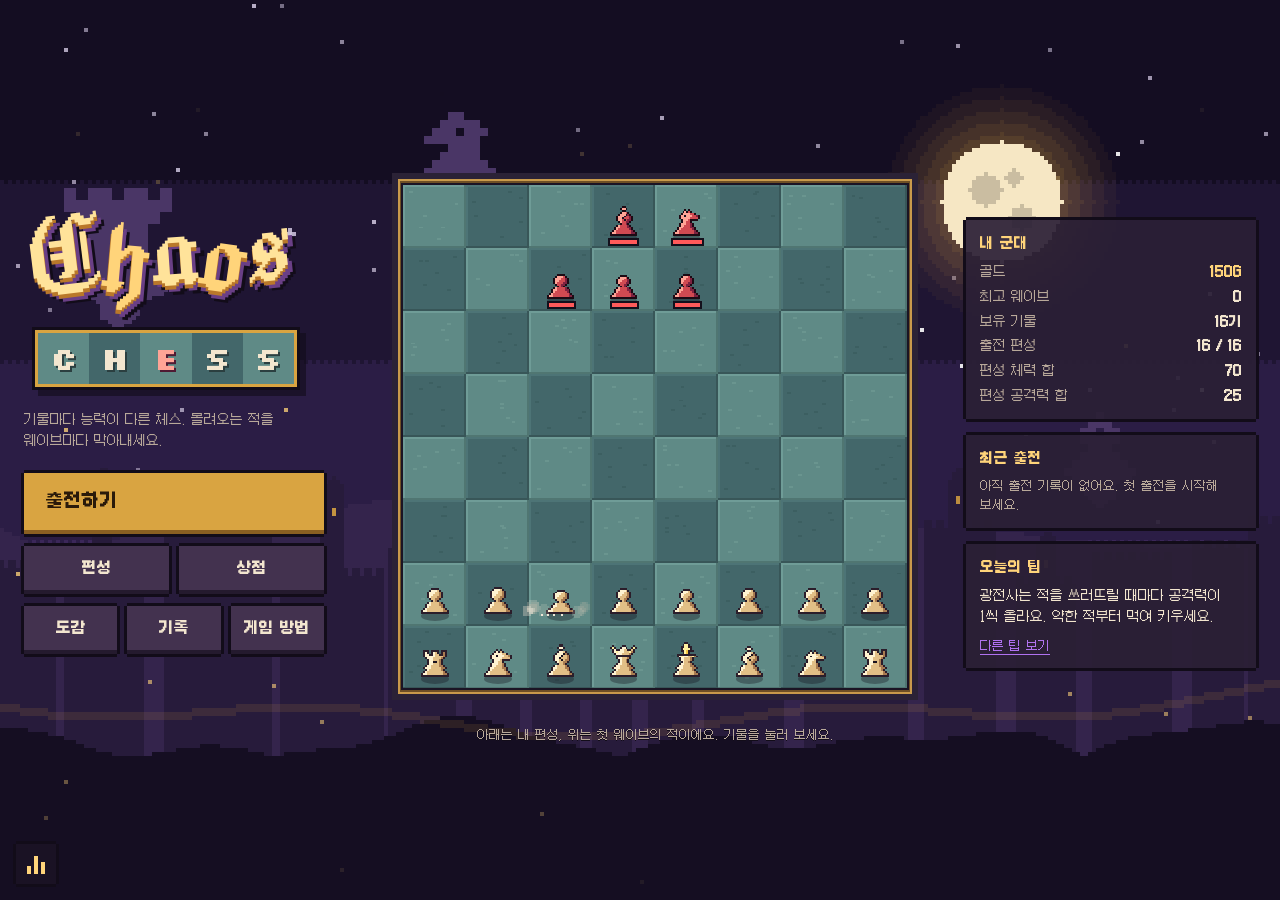
==== index.html @ 2d36dada "상점 기물 14종 추가 (일반 3, 희귀 5, 영웅 4, 전설 2) 새 규칙: 곡사, 기습, 반격, 중독, 포격 스플래시, 흡혈, 보호막(가호), 유폭, 돌 피부, 박쥐 떼, 자리" ====
<!doctype html>
<html lang="ko">
<head>
  <meta charset="utf-8">
  <meta name="viewport" content="width=device-width, initial-scale=1, viewport-fit=cover">
  <title>Chaos Chess</title>
  <link rel="stylesheet" href="css/style.css?v=20261115150417">
</head>
<body>
  <div id="app">
    <!-- 메인 화면 -->
    <section id="home" class="screen">
      <div class="home-left">
        <h1 class="logo" aria-label="Chaos Chess">
          <span class="logo-chaos" aria-hidden="true"><span style="--r:-7deg;--y:-4px;--d:0.00s">C</span><span style="--r:5deg;--y:6px;--d:0.07s">h</span><span style="--r:-4deg;--y:-2px;--d:0.14s">a</span><span style="--r:8deg;--y:5px;--d:0.21s">o</span><span style="--r:-6deg;--y:-6px;--d:0.28s">s</span></span>
          <span class="logo-chess" aria-hidden="true"><i style="--d:0.45s">C</i><i style="--d:0.51s">H</i><i style="--d:0.57s">E</i><i style="--d:0.63s">S</i><i style="--d:0.69s">S</i></span>
        </h1>
        <p class="tagline">기물마다 능력이 다른 체스. 몰려오는 적을 웨이브마다 막아내세요.</p>
        <nav class="menu">
          <button class="btn btn-main" data-go="battle">출전하기</button>
          <div class="menu-row">
            <button class="btn" data-go="formation">편성</button>
            <button class="btn" data-go="shop">상점</button>
          </div>
          <div class="menu-row">
            <button class="btn" data-go="codex">도감</button>
            <button class="btn" data-go="records">기록</button>
            <button class="btn" data-go="help">게임 방법</button>
          </div>
        </nav>
        <p class="hint" id="home-hint"></p>
      </div>
      <div class="home-center">
        <div class="board-host" id="home-board"></div>
        <p class="caption">아래는 내 편성, 위는 첫 웨이브의 적이에요. 기물을 눌러 보세요.</p>
      </div>
      <aside class="home-right">
        <div class="panel">
          <h3>내 군대</h3>
          <dl class="kv" id="home-army"></dl>
        </div>
        <div class="panel">
          <h3>최근 출전</h3>
          <ol class="recent" id="home-recent"></ol>
        </div>
        <div class="panel tip">
          <h3>오늘의 팁</h3>
          <p id="home-tip"></p>
          <button class="link-btn" id="home-tip-next" data-sfx="select">다른 팁 보기</button>
        </div>
      </aside>
    </section>

    <!-- 상점 -->
    <section id="shop" class="screen" hidden>
      <header class="bar">
        <button class="btn btn-small" data-go="home">돌아가기</button>
        <h2>상점</h2>
        <div class="gold-pill"><span class="coin"></span><b id="shop-gold">0</b></div>
      </header>
      <div class="filters" id="shop-filters"></div>
      <div class="shop-grid" id="shop-grid"></div>
    </section>

    <!-- 편성 -->
    <section id="formation" class="screen" hidden>
      <header class="bar">
        <button class="btn btn-small" data-go="home">돌아가기</button>
        <h2>편성</h2>
        <div class="gold-pill"><span class="coin"></span><b id="form-gold">0</b></div>
      </header>
      <p class="sub">위가 앞줄, 아래가 뒷줄이에요. 기물을 고른 뒤 칸을 누르면 배치돼요. 배치된 기물끼리는 자리가 바뀌어요.</p>
      <div class="form-layout">
        <div class="form-main">
          <div class="form-board" id="form-board"></div>
          <div class="form-tools">
            <span id="form-count"></span>
            <button class="btn btn-small" id="form-unplace" disabled>빼기</button>
            <button class="btn btn-small btn-warn" id="form-sell" disabled>판매</button>
            <button class="btn btn-small" id="form-auto">자동 편성</button>
          </div>
          <div class="panel">
            <h3>편성 요약</h3>
            <div class="form-summary" id="form-summary"></div>
          </div>
        </div>
        <div class="form-side">
          <h3 class="roster-title">대기 중인 기물</h3>
          <div class="roster" id="form-roster"></div>
          <div class="detail" id="form-detail"></div>
        </div>
      </div>
    </section>

    <!-- 도감 -->
    <section id="codex" class="screen" hidden>
      <header class="bar">
        <button class="btn btn-small" data-go="home">돌아가기</button>
        <h2>도감</h2>
        <div class="gold-pill" id="codex-count"></div>
      </header>
      <div class="filters" id="codex-filters"></div>
      <div class="codex-layout">
        <div class="codex-grid" id="codex-grid"></div>
        <article class="codex-detail panel" id="codex-detail"></article>
      </div>
    </section>

    <!-- 기록 -->
    <section id="records" class="screen" hidden>
      <header class="bar">
        <button class="btn btn-small" data-go="home">돌아가기</button>
        <h2>기록</h2>
        <div class="gold-pill"><span class="coin"></span><b id="records-gold">0</b></div>
      </header>
      <div class="tiles" id="records-tiles"></div>
      <div class="records-layout">
        <div class="panel">
          <h3>출전 이력</h3>
          <ol class="history" id="records-history"></ol>
        </div>
        <div class="panel">
          <h3>가장 많이 쓴 기물</h3>
          <ol class="favorites" id="records-army"></ol>
        </div>
      </div>
    </section>

    <!-- 게임 방법 -->
    <section id="help" class="screen" hidden>
      <header class="bar">
        <button class="btn btn-small" data-go="home">돌아가기</button>
        <h2>게임 방법</h2>
      </header>
      <div class="help-grid" id="help-grid"></div>
    </section>

    <!-- 전투 -->
    <section id="battle" class="screen" hidden>
      <header class="bar battle-bar">
        <button class="btn btn-small" id="btn-retreat">귀환</button>
        <div class="wave-tag" id="wave-tag">웨이브 1</div>
        <div class="turn-tag" id="turn-tag">나의 차례</div>
        <div class="gold-pill"><span class="coin"></span><b id="battle-gold">0</b></div>
      </header>
      <div class="wave-strip" id="wave-strip"></div>
      <div class="battle-main">
        <aside class="side side-left">
          <div class="panel roster-panel">
            <h3>아군 <span id="ally-count"></span></h3>
            <ul class="unit-list" id="ally-list"></ul>
          </div>
        </aside>
        <div class="board-host" id="battle-board">
          <div class="banner" id="banner" hidden></div>
        </div>
        <aside class="side">
          <div class="unit-card" id="unit-card"><p class="muted">기물을 누르면 정보가 나와요.</p></div>
          <div class="side-actions">
            <button class="btn btn-main" id="btn-next-wave" hidden>다음 웨이브 시작</button>
            <button class="btn btn-small" id="btn-pass">턴 넘기기</button>
          </div>
          <div class="panel roster-panel">
            <h3>적 <span id="enemy-count"></span></h3>
            <ul class="unit-list enemy" id="enemy-list"></ul>
          </div>
          <ol class="log" id="log"></ol>
        </aside>
      </div>
      <div class="action-menu" id="action-menu" hidden></div>
    </section>

    <button class="sound-btn" id="sound-btn" aria-label="소리 설정" data-sfx="none"><i></i><i></i><i></i></button>
    <div class="sound-panel" id="sound-panel" hidden>
      <label>배경음악 <input type="range" id="vol-music" min="0" max="100"></label>
      <label>효과음 <input type="range" id="vol-sfx" min="0" max="100"></label>
      <label class="mute"><input type="checkbox" id="vol-mute"> 소리 끄기</label>
    </div>
    <div class="modal" id="modal" hidden><div class="modal-box" id="modal-box"></div></div>
    <div class="toast" id="toast" hidden></div>
  </div>
  <script type="importmap" id="versions">
{
  "imports": {
    "./js/audio.js": "./js/audio.js?v=20261115150417",
    "./js/data/pieces.js": "./js/data/pieces.js?v=20261115150417",
    "./js/data/waves.js": "./js/data/waves.js?v=20261115150417",
    "./js/fx/effects.js": "./js/fx/effects.js?v=20261115150417",
    "./js/game/ai.js": "./js/game/ai.js?v=20261115150417",
    "./js/game/battle.js": "./js/game/battle.js?v=20261115150417",
    "./js/main.js": "./js/main.js?v=20261115150417",
    "./js/render/anim.js": "./js/render/anim.js?v=20261115150417",
    "./js/render/backdrop.js": "./js/render/backdrop.js?v=20261115150417",
    "./js/render/board-view.js": "./js/render/board-view.js?v=20261115150417",
    "./js/render/sprites.js": "./js/render/sprites.js?v=20261115150417",
    "./js/save.js": "./js/save.js?v=20261115150417",
    "./js/ui/battle.js": "./js/ui/battle.js?v=20261115150417",
    "./js/ui/common.js": "./js/ui/common.js?v=20261115150417",
    "./js/ui/formation.js": "./js/ui/formation.js?v=20261115150417",
    "./js/ui/pages.js": "./js/ui/pages.js?v=20261115150417",
    "./js/ui/shop.js": "./js/ui/shop.js?v=20261115150417",
    "./js/ui/transition.js": "./js/ui/transition.js?v=20261115150417",
    "./lib/pixelfx/core/act.js": "./lib/pixelfx/core/act.js?v=20261115150417",
    "./lib/pixelfx/core/actor.js": "./lib/pixelfx/core/actor.js?v=20261115150417",
    "./lib/pixelfx/core/chain.js": "./lib/pixelfx/core/chain.js?v=20261115150417",
    "./lib/pixelfx/core/color.js": "./lib/pixelfx/core/color.js?v=20261115150417",
    "./lib/pixelfx/core/font.js": "./lib/pixelfx/core/font.js?v=20261115150417",
    "./lib/pixelfx/core/fx.js": "./lib/pixelfx/core/fx.js?v=20261115150417",
    "./lib/pixelfx/core/index.js": "./lib/pixelfx/core/index.js?v=20261115150417",
    "./lib/pixelfx/core/math.js": "./lib/pixelfx/core/math.js?v=20261115150417",
    "./lib/pixelfx/core/painter.js": "./lib/pixelfx/core/painter.js?v=20261115150417",
    "./lib/pixelfx/core/particles.js": "./lib/pixelfx/core/particles.js?v=20261115150417",
    "./lib/pixelfx/core/poses.js": "./lib/pixelfx/core/poses.js?v=20261115150417",
    "./lib/pixelfx/core/rig.js": "./lib/pixelfx/core/rig.js?v=20261115150417",
    "./lib/pixelfx/core/scene.js": "./lib/pixelfx/core/scene.js?v=20261115150417",
    "./lib/pixelfx/core/shapes.js": "./lib/pixelfx/core/shapes.js?v=20261115150417",
    "./lib/pixelfx/core/sim.js": "./lib/pixelfx/core/sim.js?v=20261115150417"
  }
}
</script>
  <script type="module" src="js/main.js?v=20261115150417"></script>
</body>
</html>
---- css/style.css ----
@font-face { font-family: "Galmuri14"; src: url("../fonts/Galmuri14.woff2") format("woff2"); font-display: swap; }
@font-face { font-family: "Galmuri11"; src: url("../fonts/Galmuri11.woff2") format("woff2"); font-display: swap; }
@font-face { font-family: "Galmuri11"; src: url("../fonts/Galmuri11-Bold.woff2") format("woff2"); font-weight: 700; font-display: swap; }
@font-face { font-family: "Jacquard24"; src: url("../fonts/Jacquard24.woff2") format("woff2"); font-display: block; }
@font-face { font-family: "Silkscreen"; src: url("../fonts/Silkscreen-Bold.woff2") format("woff2"); font-weight: 700; font-display: block; }
@font-face { font-family: "Galmuri9"; src: url("../fonts/Galmuri9.woff2") format("woff2"); font-display: swap; }

:root {
  --bg: #241a30;
  --bg-deep: #1a1224;
  --panel: #33263f;
  --panel-hi: #43324f;
  --edge: #120c19;
  --brass: #d9a441;
  --brass-hi: #ffd47a;
  --brass-lo: #8a5f22;
  --bone: #f3e6cf;
  --bone-dim: #b9a99a;
  --teal: #5f8a86;
  --ember: #ff6a5a;
  --violet: #b072f0;
  --leaf: #8fe36a;
  --spring: cubic-bezier(.34, 1.56, .64, 1);
  --squish: cubic-bezier(.5, -0.4, .3, 1.6);
}

* { box-sizing: border-box; }
html, body { margin: 0; height: 100%; }
body {
  background: var(--bg);
  color: var(--bone);
  font: 13px/1.6 "Galmuri11", system-ui, sans-serif;
  -webkit-font-smoothing: none;
  word-break: keep-all;
  overflow-x: hidden;
}
button { font: inherit; color: inherit; }
[hidden] { display: none !important; }

#app { min-height: 100vh; }
.backdrop { position: fixed; inset: 0; width: 100vw; height: 100vh; z-index: -1; image-rendering: pixelated; pointer-events: none; }
.screen { min-height: 100vh; padding: 20px 24px 32px; max-width: 1320px; margin: 0 auto; animation: screen-in .35s var(--spring); }
@keyframes screen-in { from { opacity: 0; transform: translateY(10px) scale(.985); } }

/* ── 픽셀 테두리 ─────────────────────────────────────────── */
.pix, .btn, .unit-card, .card, .modal-box, .gold-pill, .slot, .roster-item, .detail, .action-menu, .banner, .log, .panel, .tile, .codex-item, .wave-strip {
  box-shadow: 0 -3px 0 0 var(--edge), 0 3px 0 0 var(--edge), -3px 0 0 0 var(--edge), 3px 0 0 0 var(--edge);
}

/* ── 버튼 ──────────────────────────────────────────────────── */
.btn {
  background: var(--panel-hi);
  border: 0;
  border-bottom: 4px solid #241a2e;
  padding: 10px 18px;
  font-family: "Galmuri11";
  font-weight: 700;
  font-size: 15px;
  cursor: pointer;
  transition: transform .18s var(--spring), background-color .12s;
  position: relative;
}
.btn:hover:not(:disabled) { transform: translateY(-2px) scale(1.03); background: #55406a; }
.btn:active:not(:disabled) { transform: translateY(2px) scale(.97); border-bottom-width: 1px; margin-top: 3px; margin-bottom: -3px; transition-duration: .05s; }
.btn:focus-visible { outline: 2px solid var(--brass-hi); outline-offset: 5px; }
.btn:disabled { opacity: .45; cursor: default; }
.btn-main { background: var(--brass); color: #2a1a0a; border-bottom-color: var(--brass-lo); }
.btn-main:hover:not(:disabled) { background: var(--brass-hi); }
.btn-warn { background: #7a2a3a; }
.btn-warn:hover:not(:disabled) { background: #9a3448; }
.btn-small { padding: 6px 12px; font-size: 13px; }

/* ── 메인 ──────────────────────────────────────────────────── */
#home { display: grid; grid-template-columns: minmax(250px, 320px) minmax(0, 1fr) minmax(240px, 290px); gap: 28px; align-items: center; }
.home-center { display: flex; flex-direction: column; align-items: center; gap: 10px; }
.caption { color: var(--bone-dim); font-size: 12px; margin: 0; text-shadow: 0 1px 0 var(--edge); }
.home-right { display: flex; flex-direction: column; gap: 16px; }
.panel { background: rgba(43, 32, 54, .92); padding: 12px 14px; }
.panel h3 { margin: 0 0 8px; font-family: "Galmuri11"; font-size: 14px; color: var(--brass-hi); display: flex; justify-content: space-between; align-items: baseline; }
.panel h3 span { color: var(--bone-dim); font-family: "Galmuri9"; font-size: 12px; font-weight: 400; }
.kv { display: grid; grid-template-columns: 1fr auto; gap: 4px 12px; margin: 0; font-size: 13px; }
.kv dt { color: var(--bone-dim); }
.kv dd { margin: 0; text-align: right; font-family: "Galmuri11"; font-weight: 700; color: var(--bone); }
.kv dd.gold { color: var(--brass-hi); }
.recent { list-style: none; margin: 0; padding: 0; display: flex; flex-direction: column; gap: 6px; font-size: 12px; }
.recent li { display: flex; justify-content: space-between; gap: 8px; color: var(--bone-dim); }
.recent li b { color: var(--bone); font-weight: 400; }
.recent li.win b { color: var(--leaf); }
.recent .empty { color: var(--bone-dim); }
.tip p { margin: 0 0 8px; font-size: 13px; }
.link-btn { background: none; border: 0; padding: 0; color: var(--violet); cursor: pointer; font-size: 12px; text-decoration: underline; text-underline-offset: 3px; }
.menu-row { display: flex; gap: 10px; flex-wrap: wrap; }
/* 타이틀: 픽셀 고딕체 "Chaos"(글자마다 비뚤게, 따로 출렁임) + 체스판 칸에 박힌 "CHESS" */
.logo { margin: 0 0 26px; line-height: 1; display: flex; flex-direction: column; align-items: flex-start; gap: 6px; user-select: none; }
.logo-chaos { display: flex; font-family: "Jacquard24", serif; font-weight: 400; font-size: clamp(76px, 9.5vw, 132px); letter-spacing: -2px; padding-left: 4px; }
.logo-chaos span {
  display: inline-block; color: var(--brass-hi);
  text-shadow: 0 4px 0 #b9782a, 4px 7px 0 #6a3f86, 7px 10px 0 var(--edge);
  transform: translateY(var(--y)) rotate(var(--r));
  animation: chaos-drop .7s var(--squish) var(--d) both, chaos-wobble 3.2s ease-in-out calc(var(--d) * 4 + .8s) infinite;
}
.logo-chaos span:nth-child(odd) { color: #ffe39a; }
.logo-chaos span:first-child { font-size: 1.12em; margin-right: -2px; }
@keyframes chaos-drop {
  0% { transform: translateY(-120px) rotate(calc(var(--r) * -3)) scale(.6, 1.5); opacity: 0; }
  60% { transform: translateY(calc(var(--y) + 6px)) rotate(var(--r)) scale(1.18, .8); opacity: 1; }
  100% { transform: translateY(var(--y)) rotate(var(--r)) scale(1); }
}
@keyframes chaos-wobble {
  0%, 100% { transform: translateY(var(--y)) rotate(var(--r)); }
  50% { transform: translateY(calc(var(--y) - 4px)) rotate(calc(var(--r) * -0.6)); }
}
.logo-chess { display: flex; margin-left: 14px; box-shadow: 0 0 0 3px var(--brass), 0 0 0 6px var(--edge), 6px 6px 0 6px rgba(18, 12, 25, .6); }
.logo-chess i {
  font-style: normal; font-family: "Silkscreen", monospace; font-weight: 700; font-size: clamp(22px, 2.6vw, 32px);
  width: 1.6em; height: 1.6em; display: grid; place-items: center; color: var(--bone); background: #5f8a86;
  text-shadow: 2px 2px 0 #2b3f40;
  animation: tile-pop .45s var(--spring) var(--d) both;
}
.logo-chess i:nth-child(even) { background: #43676a; }
.logo-chess i:nth-child(3) { color: #ffa496; text-shadow: 2px 2px 0 #4f1a33; }
@keyframes tile-pop { from { transform: scale(0) rotate(-20deg); } }
.tagline { color: var(--bone-dim); max-width: 32ch; margin: 0 0 22px; }
.stats { display: flex; gap: 28px; margin-bottom: 24px; }
.stats div { display: flex; flex-direction: column; }
.stats .label { color: var(--bone-dim); font-family: "Galmuri9"; font-size: 12px; }
.stats b { font-family: "Galmuri14"; font-weight: 400; font-size: 26px; color: var(--brass-hi); }
.menu { display: flex; flex-direction: column; gap: 12px; align-items: stretch; max-width: 300px; }
.menu .btn { text-align: left; }
.menu-row .btn { flex: 1; text-align: center; padding-left: 10px; padding-right: 10px; }
.menu .btn-main { font-size: 18px; padding: 14px 22px; }
.hint { color: var(--ember); min-height: 1.6em; font-size: 12px; }
#home-board { width: min(100%, 600px); aspect-ratio: 288 / 292; }

.board-host { position: relative; display: flex; align-items: center; justify-content: center; }
.board-host canvas { image-rendering: pixelated; display: block; touch-action: manipulation; }

/* ── 상단 바 ───────────────────────────────────────────────── */
.bar { display: flex; align-items: center; gap: 16px; margin-bottom: 14px; }
.bar h2 { font-family: "Galmuri14"; font-weight: 400; font-size: 26px; margin: 0; flex: 1; }
.gold-pill { background: var(--bg-deep); padding: 4px 12px; display: flex; align-items: center; gap: 8px; font-family: "Galmuri14"; font-size: 18px; color: var(--brass-hi); }
.gold-pill b { font-weight: 400; display: inline-block; }
.gold-pill b.bump { animation: bump .45s var(--spring); }
@keyframes bump { 40% { transform: scale(1.35) translateY(-2px); color: #fff; } }
.coin { width: 10px; height: 10px; background: var(--brass-hi); box-shadow: 0 0 0 2px var(--brass-lo); display: inline-block; }
.sub { color: var(--bone-dim); margin: 0 0 16px; max-width: 70ch; }

/* ── 상점 ──────────────────────────────────────────────────── */
.filters { display: flex; gap: 10px; margin: 0 0 18px; flex-wrap: wrap; }
.filters button { background: transparent; border: 0; border-bottom: 2px solid transparent; padding: 4px 2px; cursor: pointer; color: var(--bone-dim); }
.filters button[aria-pressed="true"] { color: var(--bone); border-color: var(--brass); }
.shop-grid { display: grid; grid-template-columns: repeat(auto-fill, minmax(250px, 1fr)); gap: 18px; }
.card { background: var(--panel); padding: 14px; display: grid; grid-template-columns: 64px 1fr; gap: 6px 12px; align-content: start; transition: transform .25s var(--spring); }
.card:hover { transform: translateY(-3px); }
.card .pic { grid-row: span 2; width: 64px; height: 72px; background: var(--teal); display: flex; align-items: flex-end; justify-content: center; padding-bottom: 4px; }
.card .pic canvas { image-rendering: pixelated; }
.card h4 { margin: 0; font-size: 16px; font-family: "Galmuri11"; font-weight: 700; display: flex; justify-content: space-between; gap: 6px; }
.rar { font-family: "Galmuri9"; font-size: 11px; font-weight: 400; }
.card .nums { font-family: "Galmuri9"; color: var(--bone-dim); display: flex; gap: 10px; }
.card .nums b { color: var(--bone); font-weight: 400; }
.card .desc { grid-column: 1 / -1; color: var(--bone-dim); margin: 4px 0 0; font-size: 12px; }
.card .ability { grid-column: 1 / -1; font-size: 12px; background: rgba(176, 114, 240, .14); padding: 6px 8px; }
.card .ability b { color: #d9b8ff; }
.card .pattern { grid-column: 1 / -1; display: flex; gap: 12px; align-items: center; font-family: "Galmuri9"; font-size: 11px; color: var(--bone-dim); }
.card .buy { grid-column: 1 / -1; display: flex; justify-content: space-between; align-items: center; margin-top: 4px; }
.card .price { font-family: "Galmuri14"; font-size: 18px; color: var(--brass-hi); }
.card .owned { font-family: "Galmuri9"; font-size: 11px; color: var(--bone-dim); }
.grid7 { display: grid; grid-template-columns: repeat(7, 7px); gap: 1px; }
.grid7 i { width: 7px; height: 7px; background: #2a2034; display: block; }
.grid7 i.me { background: var(--brass-hi); }
.grid7 i.mv { background: #a8d8c8; }
.grid7 i.at { background: var(--ember); }
.grid7 i.both { background: linear-gradient(135deg, #a8d8c8 50%, var(--ember) 50%); }
.legend i { display: inline-block; width: 7px; height: 7px; margin: 0 3px 0 6px; }

/* ── 편성 ──────────────────────────────────────────────────── */
.form-board { display: grid; grid-template-columns: repeat(8, minmax(0, 86px)); gap: 0; width: fit-content; margin-bottom: 14px; border: 3px solid var(--brass); }
.slot { box-shadow: none; aspect-ratio: 1; display: flex; align-items: flex-end; justify-content: center; padding-bottom: 6px; cursor: pointer; position: relative; transition: background-color .15s; border: 0; }
.slot.l { background: #5f8a86; }
.slot.d { background: #43676a; }
.slot:hover { background: #7aa39e; }
.slot.sel { outline: 3px solid var(--brass-hi); outline-offset: -3px; z-index: 1; }
.slot.target::after { content: ""; position: absolute; inset: 40%; background: rgba(255, 240, 200, .5); }
.slot canvas { image-rendering: pixelated; animation: plop .35s var(--spring); }
@keyframes plop { from { transform: scale(.4, 1.4) translateY(-12px); } 60% { transform: scale(1.15, .85); } }
.form-tools { display: flex; gap: 12px; align-items: center; margin-bottom: 20px; flex-wrap: wrap; }
#form-count { color: var(--bone-dim); margin-right: 8px; }
.roster-title { font-family: "Galmuri11"; font-size: 14px; margin: 0 0 10px; color: var(--bone-dim); font-weight: 400; }
.roster { display: flex; flex-wrap: wrap; gap: 12px; margin-bottom: 18px; min-height: 60px; }
.roster-item { background: var(--panel); width: 64px; height: 76px; display: flex; flex-direction: column; align-items: center; justify-content: flex-end; padding-bottom: 4px; cursor: pointer; transition: transform .2s var(--spring); border: 0; }
.roster-item:hover { transform: translateY(-3px); }
.roster-item.sel { background: var(--panel-hi); outline: 3px solid var(--brass-hi); }
.roster-item span { font-family: "Galmuri9"; font-size: 11px; }
.roster-item canvas { image-rendering: pixelated; }
.roster .empty { color: var(--bone-dim); }
.detail { background: var(--panel); padding: 12px 14px; max-width: 560px; min-height: 48px; }
.detail:empty { display: none; }
.detail p { margin: 6px 0; font-size: 13px; }
.detail-head { display: flex; gap: 14px; align-items: center; }
.detail-head canvas { image-rendering: pixelated; background: var(--teal); padding: 6px 8px 2px; }
.detail .pattern { display: flex; gap: 12px; align-items: center; font-family: "Galmuri9"; font-size: 11px; color: var(--bone-dim); margin: 8px 0; }
.detail .ab { background: rgba(176, 114, 240, .14); padding: 6px 8px; font-size: 12px; }

/* ── 전투 ──────────────────────────────────────────────────── */
.battle-bar { gap: 14px; }
.wave-tag { font-family: "Galmuri14"; font-size: 22px; color: var(--brass-hi); }
.turn-tag { flex: 1; color: var(--bone-dim); transition: color .2s; }
.turn-tag.enemy { color: var(--ember); }
.battle-main { display: grid; grid-template-columns: 220px minmax(0, 1fr) 280px; gap: 18px; align-items: start; }
#battle-board { width: 100%; height: min(calc(100vh - 150px), 820px); min-height: 320px; }
.wave-strip { background: rgba(26, 18, 36, .9); padding: 8px 14px; margin-bottom: 14px; display: flex; align-items: center; gap: 16px; flex-wrap: wrap; font-size: 12px; color: var(--bone-dim); }
.wave-strip .pips { display: flex; gap: 4px; }
.wave-strip .pips i { width: 18px; height: 8px; background: #3a2c4a; display: block; }
.wave-strip .pips i.done { background: var(--brass); }
.wave-strip .pips i.now { background: var(--brass-hi); animation: pulse 1s ease-in-out infinite alternate; }
.wave-strip .pips i.boss { background: #6a1f2c; }
.wave-strip .pips i.boss.now { background: var(--ember); }
@keyframes pulse { to { opacity: .55; } }
.wave-strip b { color: var(--bone); font-weight: 400; }
.side-left { gap: 14px; }
.roster-panel { padding: 10px 12px; }
.unit-list { list-style: none; margin: 0; padding: 0; display: flex; flex-direction: column; gap: 3px; max-height: 62vh; overflow: auto; }
.side .roster-panel .unit-list { max-height: 30vh; }
.side-left .roster-panel .unit-list { max-height: calc(100vh - 230px); }
.unit-list li { display: grid; grid-template-columns: 26px 1fr; gap: 0 8px; align-items: center; cursor: pointer; padding: 2px 4px; transition: background-color .12s; }
.unit-list li:hover { background: rgba(255, 255, 255, .06); }
.unit-list li canvas { grid-row: span 2; image-rendering: pixelated; }
.unit-list .nm { font-size: 12px; display: flex; justify-content: space-between; gap: 6px; }
.unit-list .nm em { font-style: normal; color: var(--bone-dim); font-family: "Galmuri9"; font-size: 11px; }
.unit-list .bar { height: 4px; background: var(--edge); }
.unit-list .bar i { display: block; height: 100%; background: var(--leaf); transition: width .4s var(--spring); }
.unit-list.enemy .bar i { background: var(--ember); }
.unit-list li.summon .bar i { background: var(--violet); }
.unit-list li.frozen .nm { color: #9fe6ff; }
.unit-list li.gone { opacity: .35; }
.side { display: flex; flex-direction: column; gap: 14px; }
.unit-card { background: var(--panel); padding: 12px 14px; min-height: 150px; }
.unit-card .head { display: flex; gap: 12px; align-items: center; margin-bottom: 8px; }
.unit-card .pic { width: 52px; height: 60px; background: var(--teal); display: flex; align-items: flex-end; justify-content: center; padding-bottom: 3px; flex: none; }
.unit-card .pic canvas { image-rendering: pixelated; }
.unit-card h4 { margin: 0; font-size: 16px; }
.unit-card .hpbar { height: 8px; background: var(--edge); margin: 6px 0 2px; position: relative; }
.unit-card .hpbar i { position: absolute; inset: 0 auto 0 0; background: var(--leaf); transition: width .35s var(--spring); }
.unit-card .hpbar.enemy i { background: var(--ember); }
.unit-card .row { display: flex; gap: 14px; font-family: "Galmuri9"; color: var(--bone-dim); }
.unit-card .row b { color: var(--bone); font-weight: 400; }
.unit-card p { margin: 8px 0 0; font-size: 12px; color: var(--bone-dim); }
.unit-card .ab { background: rgba(176, 114, 240, .14); padding: 6px 8px; margin-top: 8px; font-size: 12px; }
.muted { color: var(--bone-dim); margin: 0; }
.side-actions { display: flex; gap: 12px; flex-wrap: wrap; }
.log { background: rgba(26, 18, 36, .9); list-style: none; margin: 0; padding: 10px 12px; font-family: "Galmuri9"; font-size: 12px; max-height: 210px; overflow: auto; color: var(--bone-dim); }
.log li { padding: 1px 0; animation: log-in .3s var(--spring); }
.log li.ally b { color: var(--brass-hi); font-weight: 400; }
.log li.enemy b { color: var(--ember); font-weight: 400; }
@keyframes log-in { from { opacity: 0; transform: translateX(-8px); } }

.banner {
  position: absolute; left: 50%; top: 42%; transform: translate(-50%, -50%);
  background: var(--bg-deep); padding: 14px 30px; text-align: center; pointer-events: none;
  font-family: "Galmuri14"; font-size: 30px; color: var(--brass-hi); white-space: nowrap; z-index: 5;
}
.banner small { display: block; font-family: "Galmuri11"; font-size: 13px; color: var(--bone); }
.banner.enemy { color: var(--ember); }
.banner.show { animation: banner-in .5s var(--squish) both; }
.banner.hide { animation: banner-out .3s ease-in both; }
@keyframes banner-in { from { transform: translate(-50%, -50%) scale(.3, 1.6); opacity: 0; } 60% { transform: translate(-50%, -50%) scale(1.12, .9); opacity: 1; } }
@keyframes banner-out { to { transform: translate(-50%, -50%) scale(1.3, .2); opacity: 0; } }

.action-menu {
  position: fixed; z-index: 20; background: var(--bg-deep); padding: 6px; display: flex; flex-direction: column; gap: 6px; min-width: 112px;
  transform-origin: top left; animation: menu-in .28s var(--spring);
}
@keyframes menu-in { from { transform: scale(.4); opacity: 0; } }
.action-menu .btn { width: 100%; text-align: left; padding: 7px 12px; font-size: 14px; }
.action-menu .btn.k-attack { background: #8a2a36; border-bottom-color: #4a1220; }
.action-menu .btn.k-attack:hover { background: #a8384a; }
.action-menu .btn.k-ability { background: #5a3a8a; border-bottom-color: #2e1a4f; }
.action-menu .btn.k-ability:hover { background: #7050a8; }
.action-menu .btn.k-cancel { background: transparent; border-bottom-color: transparent; color: var(--bone-dim); font-weight: 400; }

/* ── 편성 2단 ───────────────────────────────────────────────── */
.form-layout { display: grid; grid-template-columns: auto minmax(0, 1fr); gap: 28px; align-items: start; }
.form-main { display: flex; flex-direction: column; gap: 0; }
.form-side { min-width: 0; }
.form-summary { display: grid; grid-template-columns: repeat(4, 1fr); gap: 10px; font-size: 12px; }
.form-summary div { display: flex; flex-direction: column; }
.form-summary span { color: var(--bone-dim); font-family: "Galmuri9"; font-size: 11px; }
.form-summary b { font-family: "Galmuri14"; font-weight: 400; font-size: 20px; }
.form-summary .rarbar { grid-column: 1 / -1; display: flex; height: 8px; background: var(--edge); }
.form-summary .rarbar i { display: block; height: 100%; }

/* ── 도감 ──────────────────────────────────────────────────── */
.codex-layout { display: grid; grid-template-columns: minmax(0, 1fr) 340px; gap: 20px; align-items: start; }
.codex-grid { display: grid; grid-template-columns: repeat(auto-fill, minmax(104px, 1fr)); gap: 12px; }
.codex-item { background: rgba(43, 32, 54, .92); border: 0; padding: 10px 6px 8px; cursor: pointer; display: flex; flex-direction: column; align-items: center; gap: 6px; transition: transform .2s var(--spring); }
.codex-item:hover { transform: translateY(-3px); }
.codex-item.sel { outline: 3px solid var(--brass-hi); }
.codex-item .pic { width: 64px; height: 64px; background: var(--teal); display: flex; align-items: flex-end; justify-content: center; padding-bottom: 4px; }
.codex-item canvas { image-rendering: pixelated; }
.codex-item span { font-size: 12px; }
.codex-item.unknown .pic { background: #2a2034; }
.codex-item.unknown canvas { filter: brightness(0); opacity: .6; }
.codex-detail { position: sticky; top: 16px; min-height: 360px; }
.codex-detail .stage { height: 150px; display: flex; align-items: flex-end; justify-content: center; gap: 18px; padding-bottom: 10px; background: linear-gradient(#43676a, #5f8a86); margin: -12px -14px 12px; }
.codex-detail .stage canvas { image-rendering: pixelated; animation: idle-bob 1.6s ease-in-out infinite; }
.codex-detail .stage canvas:nth-child(2) { animation-delay: -.5s; }
.codex-detail .stage canvas:nth-child(3) { animation-delay: -1s; }
@keyframes idle-bob { 50% { transform: translateY(-4px) scale(1.03, .97); } }
.codex-detail h4 { font-family: "Galmuri14"; font-weight: 400; font-size: 24px; margin: 0; display: flex; align-items: baseline; gap: 10px; }
.codex-detail .lore { color: var(--bone-dim); font-size: 13px; margin: 8px 0 12px; }
.codex-detail .row { display: flex; gap: 14px; font-family: "Galmuri9"; color: var(--bone-dim); margin-bottom: 10px; flex-wrap: wrap; }
.codex-detail .row b { color: var(--bone); font-weight: 400; }
.codex-detail .ability { background: rgba(176, 114, 240, .14); padding: 6px 8px; font-size: 12px; margin-top: 10px; }
.codex-detail .pattern { display: flex; gap: 12px; align-items: center; font-family: "Galmuri9"; font-size: 11px; color: var(--bone-dim); }

/* ── 기록 ──────────────────────────────────────────────────── */
.tiles { display: grid; grid-template-columns: repeat(auto-fit, minmax(150px, 1fr)); gap: 14px; margin-bottom: 18px; }
.tile { background: rgba(43, 32, 54, .92); padding: 12px 14px; display: flex; flex-direction: column; }
.tile span { color: var(--bone-dim); font-size: 12px; }
.tile b { font-family: "Galmuri14"; font-weight: 400; font-size: 30px; color: var(--brass-hi); line-height: 1.2; }
.records-layout { display: grid; grid-template-columns: minmax(0, 1fr) 320px; gap: 18px; align-items: start; }
.history { list-style: none; margin: 0; padding: 0; display: flex; flex-direction: column; }
.history li { display: grid; grid-template-columns: 90px 1fr auto auto; gap: 14px; padding: 7px 0; border-bottom: 1px solid rgba(255, 255, 255, .06); font-size: 13px; align-items: center; }
.history li .when { color: var(--bone-dim); font-family: "Galmuri9"; font-size: 11px; }
.history li .res { color: var(--ember); }
.history li .res.ok { color: var(--leaf); }
.history li .g { color: var(--brass-hi); }
.history .empty, .favorites .empty { color: var(--bone-dim); border: 0; display: block; }
.favorites { list-style: none; margin: 0; padding: 0; display: flex; flex-direction: column; gap: 6px; }
.favorites li { display: grid; grid-template-columns: 30px 1fr auto; gap: 10px; align-items: center; font-size: 13px; }
.favorites canvas { image-rendering: pixelated; }
.favorites em { font-style: normal; color: var(--bone-dim); font-family: "Galmuri9"; }

/* ── 게임 방법 ─────────────────────────────────────────────── */
.help-grid { display: grid; grid-template-columns: repeat(auto-fit, minmax(300px, 1fr)); gap: 16px; }
.help-grid .panel p, .help-grid .panel li { font-size: 13px; color: var(--bone); }
.help-grid .panel ul { margin: 0; padding-left: 18px; }
.help-grid .panel li { margin: 3px 0; }
.help-grid .illu { display: flex; gap: 12px; align-items: flex-end; margin: 4px 0 10px; flex-wrap: wrap; }
.help-grid .illu canvas { image-rendering: pixelated; }
.help-grid .illu .grid7 { margin-right: 4px; }
.help-grid .key { display: inline-block; background: var(--edge); padding: 0 6px; font-family: "Galmuri9"; font-size: 11px; }

/* ── 모달/토스트 ───────────────────────────────────────────── */
.modal { position: fixed; inset: 0; background: rgba(18, 12, 25, .7); display: flex; align-items: center; justify-content: center; z-index: 40; animation: fade .2s; }
@keyframes fade { from { opacity: 0; } }
.modal-box { background: var(--panel); padding: 24px 28px; min-width: 300px; max-width: 90vw; animation: menu-in .4s var(--spring); }
.modal-box h3 { font-family: "Galmuri14"; font-weight: 400; font-size: 28px; margin: 0 0 8px; color: var(--brass-hi); }
.modal-box p { margin: 6px 0; }
.modal-box .row { display: flex; gap: 12px; margin-top: 18px; }
.toast { position: fixed; left: 50%; bottom: 28px; transform: translateX(-50%); background: var(--bg-deep); padding: 10px 18px; z-index: 50; box-shadow: 0 -3px 0 0 var(--edge), 0 3px 0 0 var(--edge), -3px 0 0 0 var(--edge), 3px 0 0 0 var(--edge); animation: toast-in .35s var(--spring); }
@keyframes toast-in { from { transform: translate(-50%, 20px) scale(.8); opacity: 0; } }

/* ── 화면 전환 ───────────────────────────────────────────── */
.transition { position: fixed; inset: 0; width: 100vw; height: 100vh; z-index: 100; image-rendering: pixelated; }

/* ── 소리 ──────────────────────────────────────────────────── */
.sound-btn {
  position: fixed; left: 16px; bottom: 16px; z-index: 30; width: 40px; height: 40px; border: 0; cursor: pointer;
  background: var(--bg-deep); display: flex; align-items: flex-end; justify-content: center; gap: 3px; padding: 10px;
  box-shadow: 0 -3px 0 0 var(--edge), 0 3px 0 0 var(--edge), -3px 0 0 0 var(--edge), 3px 0 0 0 var(--edge);
  transition: transform .2s var(--spring);
}
.sound-btn:hover { transform: scale(1.08); }
.sound-btn i { width: 4px; background: var(--brass-hi); animation: eq 1s ease-in-out infinite alternate; }
.sound-btn i:nth-child(1) { height: 40%; animation-delay: -.3s; }
.sound-btn i:nth-child(2) { height: 90%; animation-delay: -.7s; }
.sound-btn i:nth-child(3) { height: 60%; }
.sound-btn.off i { animation: none; height: 15%; background: var(--bone-dim); }
@keyframes eq { to { transform: scaleY(.35); transform-origin: bottom; } }
.sound-panel {
  position: fixed; left: 16px; bottom: 66px; z-index: 30; background: var(--panel); padding: 12px 14px; display: flex; flex-direction: column; gap: 8px; min-width: 210px;
  box-shadow: 0 -3px 0 0 var(--edge), 0 3px 0 0 var(--edge), -3px 0 0 0 var(--edge), 3px 0 0 0 var(--edge);
  animation: menu-in .28s var(--spring); transform-origin: bottom left;
}
.sound-panel label { display: flex; justify-content: space-between; align-items: center; gap: 10px; font-size: 12px; }
.sound-panel input[type=range] { width: 110px; accent-color: var(--brass); }
.sound-panel .mute { justify-content: flex-start; color: var(--bone-dim); }

/* ── 반응형 ────────────────────────────────────────────────── */
@media (max-width: 1180px) {
  #home { grid-template-columns: minmax(240px, 300px) minmax(0, 1fr); }
  .home-right { grid-column: 1 / -1; display: grid; grid-template-columns: repeat(3, 1fr); }
  .battle-main { grid-template-columns: 190px minmax(0, 1fr) 250px; }
}
@media (max-width: 960px) {
  .battle-main { grid-template-columns: minmax(0, 1fr) 260px; }
  .side-left { grid-column: 1 / -1; grid-row: 2; }
  .codex-layout, .records-layout, .form-layout { grid-template-columns: 1fr; }
  .codex-detail { position: static; }
}
@media (max-width: 860px) {
  .screen { padding: 14px 16px 28px; }
  #home { grid-template-columns: 1fr; gap: 24px; }
  .home-right { grid-template-columns: 1fr; }
  .menu { max-width: none; }
  .battle-main { display: flex; flex-direction: column; }
  .battle-main > .board-host { order: 1; }
  .battle-main > .side:not(.side-left) { order: 2; }
  .battle-main > .side-left { order: 3; }
  .side-left .roster-panel .unit-list { max-height: 40vh; }
  .sound-btn { left: auto; right: 12px; bottom: 12px; width: 36px; height: 36px; padding: 9px; }
  .sound-panel { left: auto; right: 12px; bottom: 58px; transform-origin: bottom right; }
  .battle-main { grid-template-columns: 1fr; }
  #battle-board { height: auto; aspect-ratio: 288 / 292; }
  .form-board { grid-template-columns: repeat(8, minmax(0, 1fr)); width: 100%; }
  .bar h2 { font-size: 20px; }
}
@media (prefers-reduced-motion: reduce) {
  *, *::before, *::after { animation-duration: .01ms !important; transition-duration: .01ms !important; }
}
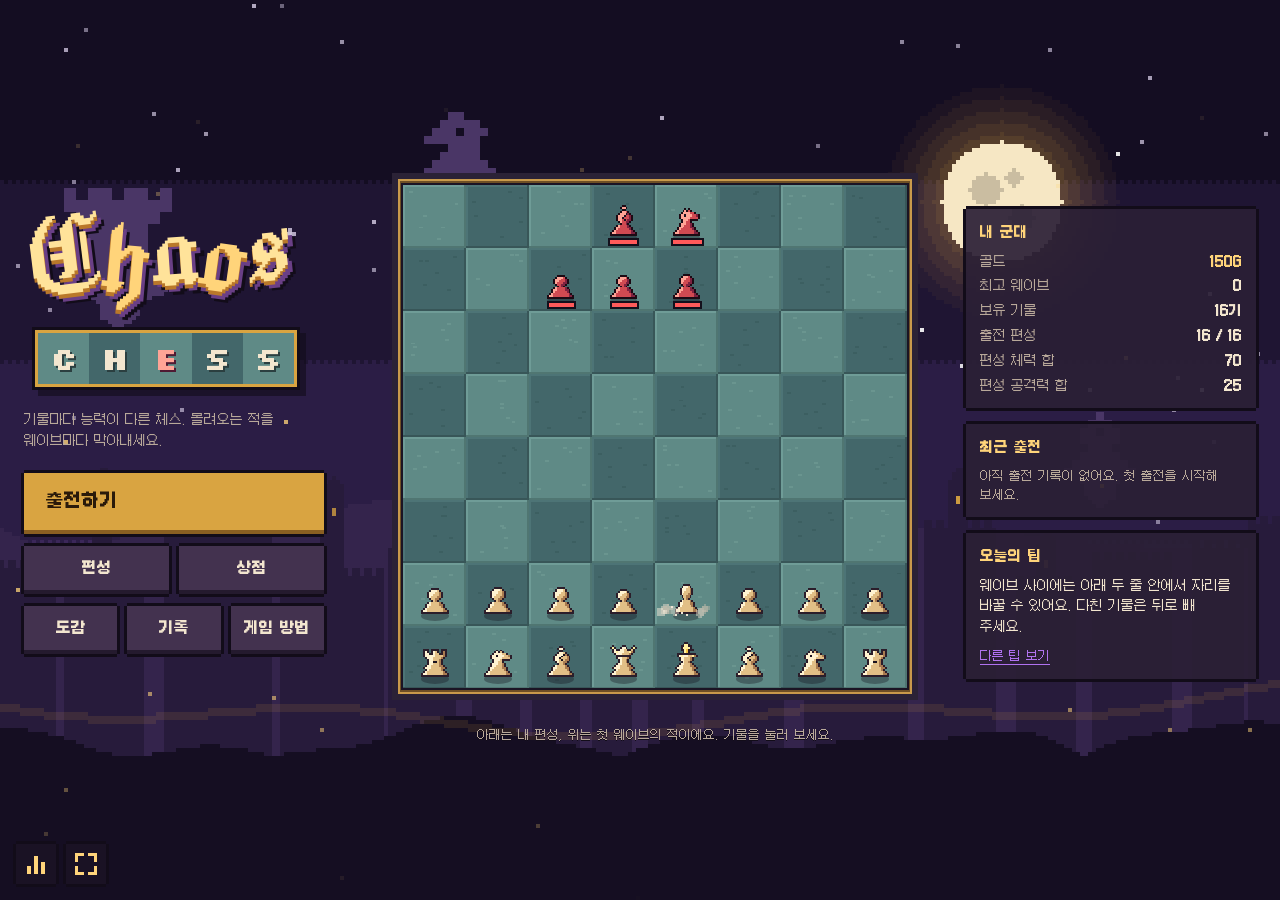
==== commit 08085958: "첫 클릭 시 자동 전체화면 + 전체화면 켜고 끄기 버튼 Co-Authored-By: Claude Opus 5.5 <noreply@anthropic.com> Claude-Sessio" ====
--- a/index.html
+++ b/index.html
@@ -4,7 +4,7 @@
   <meta charset="utf-8">
   <meta name="viewport" content="width=device-width, initial-scale=1, viewport-fit=cover">
   <title>Chaos Chess</title>
-  <link rel="stylesheet" href="css/style.css?v=20261115150417">
+  <link rel="stylesheet" href="css/style.css?v=20261115151959">
 </head>
 <body>
   <div id="app">
@@ -170,6 +170,7 @@
       <div class="action-menu" id="action-menu" hidden></div>
     </section>
 
+    <button class="fs-btn" id="fs-btn" aria-label="전체화면" data-sfx="click"><i></i><i></i><i></i><i></i></button>
     <button class="sound-btn" id="sound-btn" aria-label="소리 설정" data-sfx="none"><i></i><i></i><i></i></button>
     <div class="sound-panel" id="sound-panel" hidden>
       <label>배경음악 <input type="range" id="vol-music" min="0" max="100"></label>
@@ -182,42 +183,43 @@
   <script type="importmap" id="versions">
 {
   "imports": {
-    "./js/audio.js": "./js/audio.js?v=20261115150417",
-    "./js/data/pieces.js": "./js/data/pieces.js?v=20261115150417",
-    "./js/data/waves.js": "./js/data/waves.js?v=20261115150417",
-    "./js/fx/effects.js": "./js/fx/effects.js?v=20261115150417",
-    "./js/game/ai.js": "./js/game/ai.js?v=20261115150417",
-    "./js/game/battle.js": "./js/game/battle.js?v=20261115150417",
-    "./js/main.js": "./js/main.js?v=20261115150417",
-    "./js/render/anim.js": "./js/render/anim.js?v=20261115150417",
-    "./js/render/backdrop.js": "./js/render/backdrop.js?v=20261115150417",
-    "./js/render/board-view.js": "./js/render/board-view.js?v=20261115150417",
-    "./js/render/sprites.js": "./js/render/sprites.js?v=20261115150417",
-    "./js/save.js": "./js/save.js?v=20261115150417",
-    "./js/ui/battle.js": "./js/ui/battle.js?v=20261115150417",
-    "./js/ui/common.js": "./js/ui/common.js?v=20261115150417",
-    "./js/ui/formation.js": "./js/ui/formation.js?v=20261115150417",
-    "./js/ui/pages.js": "./js/ui/pages.js?v=20261115150417",
-    "./js/ui/shop.js": "./js/ui/shop.js?v=20261115150417",
-    "./js/ui/transition.js": "./js/ui/transition.js?v=20261115150417",
-    "./lib/pixelfx/core/act.js": "./lib/pixelfx/core/act.js?v=20261115150417",
-    "./lib/pixelfx/core/actor.js": "./lib/pixelfx/core/actor.js?v=20261115150417",
-    "./lib/pixelfx/core/chain.js": "./lib/pixelfx/core/chain.js?v=20261115150417",
-    "./lib/pixelfx/core/color.js": "./lib/pixelfx/core/color.js?v=20261115150417",
-    "./lib/pixelfx/core/font.js": "./lib/pixelfx/core/font.js?v=20261115150417",
-    "./lib/pixelfx/core/fx.js": "./lib/pixelfx/core/fx.js?v=20261115150417",
-    "./lib/pixelfx/core/index.js": "./lib/pixelfx/core/index.js?v=20261115150417",
-    "./lib/pixelfx/core/math.js": "./lib/pixelfx/core/math.js?v=20261115150417",
-    "./lib/pixelfx/core/painter.js": "./lib/pixelfx/core/painter.js?v=20261115150417",
-    "./lib/pixelfx/core/particles.js": "./lib/pixelfx/core/particles.js?v=20261115150417",
-    "./lib/pixelfx/core/poses.js": "./lib/pixelfx/core/poses.js?v=20261115150417",
-    "./lib/pixelfx/core/rig.js": "./lib/pixelfx/core/rig.js?v=20261115150417",
-    "./lib/pixelfx/core/scene.js": "./lib/pixelfx/core/scene.js?v=20261115150417",
-    "./lib/pixelfx/core/shapes.js": "./lib/pixelfx/core/shapes.js?v=20261115150417",
-    "./lib/pixelfx/core/sim.js": "./lib/pixelfx/core/sim.js?v=20261115150417"
+    "./js/audio.js": "./js/audio.js?v=20261115151959",
+    "./js/data/pieces.js": "./js/data/pieces.js?v=20261115151959",
+    "./js/data/waves.js": "./js/data/waves.js?v=20261115151959",
+    "./js/fullscreen.js": "./js/fullscreen.js?v=20261115151959",
+    "./js/fx/effects.js": "./js/fx/effects.js?v=20261115151959",
+    "./js/game/ai.js": "./js/game/ai.js?v=20261115151959",
+    "./js/game/battle.js": "./js/game/battle.js?v=20261115151959",
+    "./js/main.js": "./js/main.js?v=20261115151959",
+    "./js/render/anim.js": "./js/render/anim.js?v=20261115151959",
+    "./js/render/backdrop.js": "./js/render/backdrop.js?v=20261115151959",
+    "./js/render/board-view.js": "./js/render/board-view.js?v=20261115151959",
+    "./js/render/sprites.js": "./js/render/sprites.js?v=20261115151959",
+    "./js/save.js": "./js/save.js?v=20261115151959",
+    "./js/ui/battle.js": "./js/ui/battle.js?v=20261115151959",
+    "./js/ui/common.js": "./js/ui/common.js?v=20261115151959",
+    "./js/ui/formation.js": "./js/ui/formation.js?v=20261115151959",
+    "./js/ui/pages.js": "./js/ui/pages.js?v=20261115151959",
+    "./js/ui/shop.js": "./js/ui/shop.js?v=20261115151959",
+    "./js/ui/transition.js": "./js/ui/transition.js?v=20261115151959",
+    "./lib/pixelfx/core/act.js": "./lib/pixelfx/core/act.js?v=20261115151959",
+    "./lib/pixelfx/core/actor.js": "./lib/pixelfx/core/actor.js?v=20261115151959",
+    "./lib/pixelfx/core/chain.js": "./lib/pixelfx/core/chain.js?v=20261115151959",
+    "./lib/pixelfx/core/color.js": "./lib/pixelfx/core/color.js?v=20261115151959",
+    "./lib/pixelfx/core/font.js": "./lib/pixelfx/core/font.js?v=20261115151959",
+    "./lib/pixelfx/core/fx.js": "./lib/pixelfx/core/fx.js?v=20261115151959",
+    "./lib/pixelfx/core/index.js": "./lib/pixelfx/core/index.js?v=20261115151959",
+    "./lib/pixelfx/core/math.js": "./lib/pixelfx/core/math.js?v=20261115151959",
+    "./lib/pixelfx/core/painter.js": "./lib/pixelfx/core/painter.js?v=20261115151959",
+    "./lib/pixelfx/core/particles.js": "./lib/pixelfx/core/particles.js?v=20261115151959",
+    "./lib/pixelfx/core/poses.js": "./lib/pixelfx/core/poses.js?v=20261115151959",
+    "./lib/pixelfx/core/rig.js": "./lib/pixelfx/core/rig.js?v=20261115151959",
+    "./lib/pixelfx/core/scene.js": "./lib/pixelfx/core/scene.js?v=20261115151959",
+    "./lib/pixelfx/core/shapes.js": "./lib/pixelfx/core/shapes.js?v=20261115151959",
+    "./lib/pixelfx/core/sim.js": "./lib/pixelfx/core/sim.js?v=20261115151959"
   }
 }
 </script>
-  <script type="module" src="js/main.js?v=20261115150417"></script>
+  <script type="module" src="js/main.js?v=20261115151959"></script>
 </body>
 </html>
--- a/css/style.css
+++ b/css/style.css
@@ -362,6 +362,19 @@
   transition: transform .2s var(--spring);
 }
 .sound-btn:hover { transform: scale(1.08); }
+/* 전체화면 버튼: 네 모서리 꺾쇠, 켜지면 안쪽을 향해 */
+.fs-btn {
+  position: fixed; left: 66px; bottom: 16px; z-index: 30; width: 40px; height: 40px; border: 0; cursor: pointer; background: var(--bg-deep);
+  box-shadow: 0 -3px 0 0 var(--edge), 0 3px 0 0 var(--edge), -3px 0 0 0 var(--edge), 3px 0 0 0 var(--edge);
+  transition: transform .2s var(--spring);
+}
+.fs-btn:hover { transform: scale(1.08); }
+.fs-btn i { position: absolute; width: 9px; height: 9px; border: 0 solid var(--brass-hi); transition: transform .25s var(--spring); }
+.fs-btn i:nth-child(1) { left: 9px; top: 9px; border-width: 3px 0 0 3px; }
+.fs-btn i:nth-child(2) { right: 9px; top: 9px; border-width: 3px 3px 0 0; }
+.fs-btn i:nth-child(3) { left: 9px; bottom: 9px; border-width: 0 0 3px 3px; }
+.fs-btn i:nth-child(4) { right: 9px; bottom: 9px; border-width: 0 3px 3px 0; }
+.fs-btn.on i { transform: rotate(180deg); }
 .sound-btn i { width: 4px; background: var(--brass-hi); animation: eq 1s ease-in-out infinite alternate; }
 .sound-btn i:nth-child(1) { height: 40%; animation-delay: -.3s; }
 .sound-btn i:nth-child(2) { height: 90%; animation-delay: -.7s; }
@@ -400,6 +413,10 @@
   .battle-main > .side-left { order: 3; }
   .side-left .roster-panel .unit-list { max-height: 40vh; }
   .sound-btn { left: auto; right: 12px; bottom: 12px; width: 36px; height: 36px; padding: 9px; }
+  .fs-btn { left: auto; right: 58px; bottom: 12px; width: 36px; height: 36px; }
+  .fs-btn i { width: 8px; height: 8px; }
+  .fs-btn i:nth-child(odd) { left: 8px; } .fs-btn i:nth-child(even) { right: 8px; }
+  .fs-btn i:nth-child(-n+2) { top: 8px; } .fs-btn i:nth-child(n+3) { bottom: 8px; }
   .sound-panel { left: auto; right: 12px; bottom: 58px; transform-origin: bottom right; }
   .battle-main { grid-template-columns: 1fr; }
   #battle-board { height: auto; aspect-ratio: 288 / 292; }
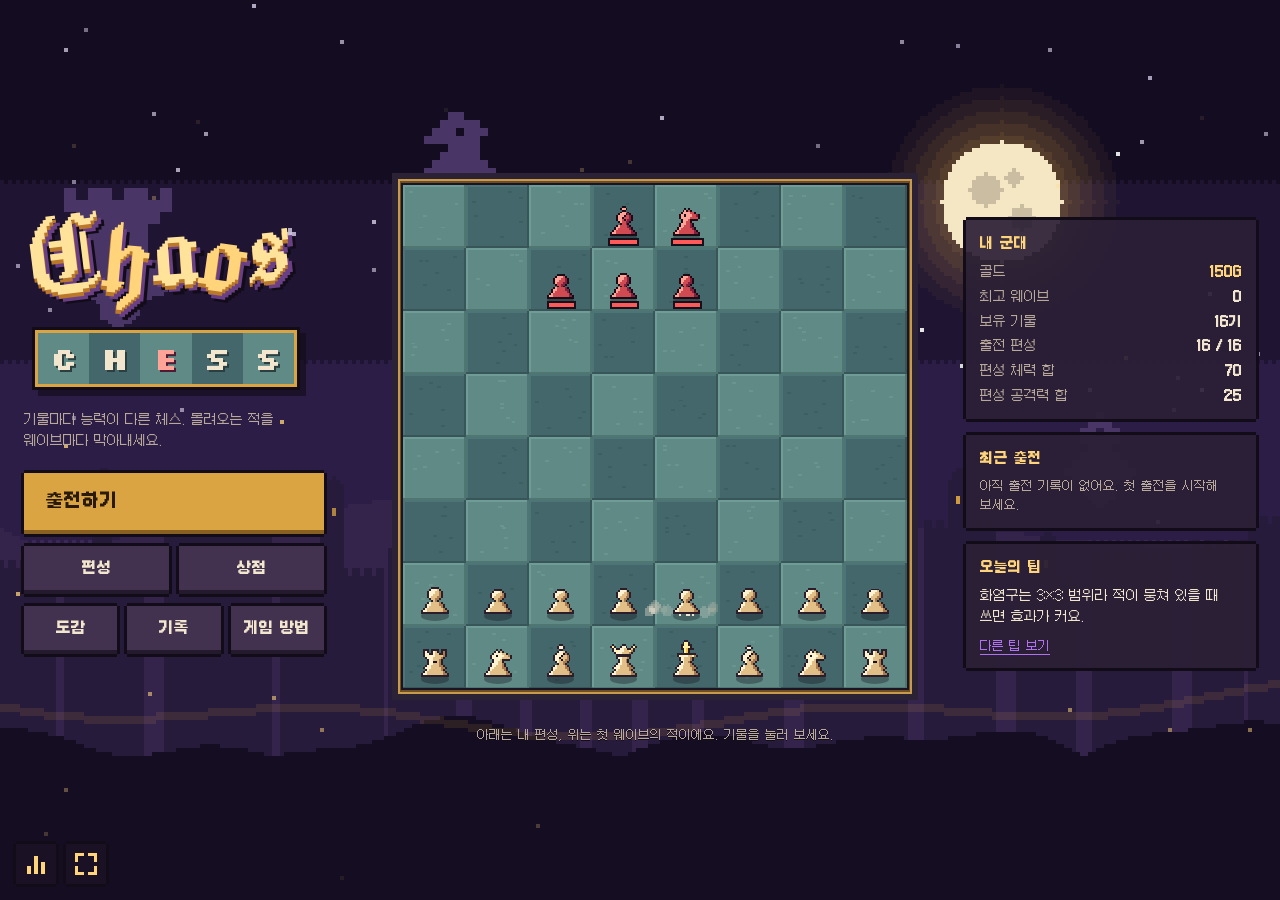
==== commit 5bd6cb79: "전투 편의: 행동 결과 미리보기, 적 위협 범위 표시, 연출 속도 조절 - 공격·능력 칸에 마우스를 올리거나 메뉴를 열면 피해/처치/회복/상태이상을 대상 위에 미리 표시,   체력" ====
--- a/index.html
+++ b/index.html
@@ -4,7 +4,7 @@
   <meta charset="utf-8">
   <meta name="viewport" content="width=device-width, initial-scale=1, viewport-fit=cover">
   <title>Chaos Chess</title>
-  <link rel="stylesheet" href="css/style.css?v=20261115151959">
+  <link rel="stylesheet" href="css/style.css?v=20261115160715">
 </head>
 <body>
   <div id="app">
@@ -159,6 +159,8 @@
           <div class="side-actions">
             <button class="btn btn-main" id="btn-next-wave" hidden>다음 웨이브 시작</button>
             <button class="btn btn-small" id="btn-pass">턴 넘기기</button>
+            <button class="btn btn-small toggle" id="btn-threat" aria-pressed="false" title="적이 다음 턴에 공격할 수 있는 내 기물 표시 (T)">위협 범위</button>
+            <button class="btn btn-small" id="btn-speed" title="연출 속도 (S)">속도 1배</button>
           </div>
           <div class="panel roster-panel">
             <h3>적 <span id="enemy-count"></span></h3>
@@ -183,43 +185,43 @@
   <script type="importmap" id="versions">
 {
   "imports": {
-    "./js/audio.js": "./js/audio.js?v=20261115151959",
-    "./js/data/pieces.js": "./js/data/pieces.js?v=20261115151959",
-    "./js/data/waves.js": "./js/data/waves.js?v=20261115151959",
-    "./js/fullscreen.js": "./js/fullscreen.js?v=20261115151959",
-    "./js/fx/effects.js": "./js/fx/effects.js?v=20261115151959",
-    "./js/game/ai.js": "./js/game/ai.js?v=20261115151959",
-    "./js/game/battle.js": "./js/game/battle.js?v=20261115151959",
-    "./js/main.js": "./js/main.js?v=20261115151959",
-    "./js/render/anim.js": "./js/render/anim.js?v=20261115151959",
-    "./js/render/backdrop.js": "./js/render/backdrop.js?v=20261115151959",
-    "./js/render/board-view.js": "./js/render/board-view.js?v=20261115151959",
-    "./js/render/sprites.js": "./js/render/sprites.js?v=20261115151959",
-    "./js/save.js": "./js/save.js?v=20261115151959",
-    "./js/ui/battle.js": "./js/ui/battle.js?v=20261115151959",
-    "./js/ui/common.js": "./js/ui/common.js?v=20261115151959",
-    "./js/ui/formation.js": "./js/ui/formation.js?v=20261115151959",
-    "./js/ui/pages.js": "./js/ui/pages.js?v=20261115151959",
-    "./js/ui/shop.js": "./js/ui/shop.js?v=20261115151959",
-    "./js/ui/transition.js": "./js/ui/transition.js?v=20261115151959",
-    "./lib/pixelfx/core/act.js": "./lib/pixelfx/core/act.js?v=20261115151959",
-    "./lib/pixelfx/core/actor.js": "./lib/pixelfx/core/actor.js?v=20261115151959",
-    "./lib/pixelfx/core/chain.js": "./lib/pixelfx/core/chain.js?v=20261115151959",
-    "./lib/pixelfx/core/color.js": "./lib/pixelfx/core/color.js?v=20261115151959",
-    "./lib/pixelfx/core/font.js": "./lib/pixelfx/core/font.js?v=20261115151959",
-    "./lib/pixelfx/core/fx.js": "./lib/pixelfx/core/fx.js?v=20261115151959",
-    "./lib/pixelfx/core/index.js": "./lib/pixelfx/core/index.js?v=20261115151959",
-    "./lib/pixelfx/core/math.js": "./lib/pixelfx/core/math.js?v=20261115151959",
-    "./lib/pixelfx/core/painter.js": "./lib/pixelfx/core/painter.js?v=20261115151959",
-    "./lib/pixelfx/core/particles.js": "./lib/pixelfx/core/particles.js?v=20261115151959",
-    "./lib/pixelfx/core/poses.js": "./lib/pixelfx/core/poses.js?v=20261115151959",
-    "./lib/pixelfx/core/rig.js": "./lib/pixelfx/core/rig.js?v=20261115151959",
-    "./lib/pixelfx/core/scene.js": "./lib/pixelfx/core/scene.js?v=20261115151959",
-    "./lib/pixelfx/core/shapes.js": "./lib/pixelfx/core/shapes.js?v=20261115151959",
-    "./lib/pixelfx/core/sim.js": "./lib/pixelfx/core/sim.js?v=20261115151959"
+    "./js/audio.js": "./js/audio.js?v=20261115160715",
+    "./js/data/pieces.js": "./js/data/pieces.js?v=20261115160715",
+    "./js/data/waves.js": "./js/data/waves.js?v=20261115160715",
+    "./js/fullscreen.js": "./js/fullscreen.js?v=20261115160715",
+    "./js/fx/effects.js": "./js/fx/effects.js?v=20261115160715",
+    "./js/game/ai.js": "./js/game/ai.js?v=20261115160715",
+    "./js/game/battle.js": "./js/game/battle.js?v=20261115160715",
+    "./js/main.js": "./js/main.js?v=20261115160715",
+    "./js/render/anim.js": "./js/render/anim.js?v=20261115160715",
+    "./js/render/backdrop.js": "./js/render/backdrop.js?v=20261115160715",
+    "./js/render/board-view.js": "./js/render/board-view.js?v=20261115160715",
+    "./js/render/sprites.js": "./js/render/sprites.js?v=20261115160715",
+    "./js/save.js": "./js/save.js?v=20261115160715",
+    "./js/ui/battle.js": "./js/ui/battle.js?v=20261115160715",
+    "./js/ui/common.js": "./js/ui/common.js?v=20261115160715",
+    "./js/ui/formation.js": "./js/ui/formation.js?v=20261115160715",
+    "./js/ui/pages.js": "./js/ui/pages.js?v=20261115160715",
+    "./js/ui/shop.js": "./js/ui/shop.js?v=20261115160715",
+    "./js/ui/transition.js": "./js/ui/transition.js?v=20261115160715",
+    "./lib/pixelfx/core/act.js": "./lib/pixelfx/core/act.js?v=20261115160715",
+    "./lib/pixelfx/core/actor.js": "./lib/pixelfx/core/actor.js?v=20261115160715",
+    "./lib/pixelfx/core/chain.js": "./lib/pixelfx/core/chain.js?v=20261115160715",
+    "./lib/pixelfx/core/color.js": "./lib/pixelfx/core/color.js?v=20261115160715",
+    "./lib/pixelfx/core/font.js": "./lib/pixelfx/core/font.js?v=20261115160715",
+    "./lib/pixelfx/core/fx.js": "./lib/pixelfx/core/fx.js?v=20261115160715",
+    "./lib/pixelfx/core/index.js": "./lib/pixelfx/core/index.js?v=20261115160715",
+    "./lib/pixelfx/core/math.js": "./lib/pixelfx/core/math.js?v=20261115160715",
+    "./lib/pixelfx/core/painter.js": "./lib/pixelfx/core/painter.js?v=20261115160715",
+    "./lib/pixelfx/core/particles.js": "./lib/pixelfx/core/particles.js?v=20261115160715",
+    "./lib/pixelfx/core/poses.js": "./lib/pixelfx/core/poses.js?v=20261115160715",
+    "./lib/pixelfx/core/rig.js": "./lib/pixelfx/core/rig.js?v=20261115160715",
+    "./lib/pixelfx/core/scene.js": "./lib/pixelfx/core/scene.js?v=20261115160715",
+    "./lib/pixelfx/core/shapes.js": "./lib/pixelfx/core/shapes.js?v=20261115160715",
+    "./lib/pixelfx/core/sim.js": "./lib/pixelfx/core/sim.js?v=20261115160715"
   }
 }
 </script>
-  <script type="module" src="js/main.js?v=20261115151959"></script>
+  <script type="module" src="js/main.js?v=20261115160715"></script>
 </body>
 </html>
--- a/css/style.css
+++ b/css/style.css
@@ -248,6 +248,8 @@
 .unit-card .ab { background: rgba(176, 114, 240, .14); padding: 6px 8px; margin-top: 8px; font-size: 12px; }
 .muted { color: var(--bone-dim); margin: 0; }
 .side-actions { display: flex; gap: 12px; flex-wrap: wrap; }
+.btn.toggle[aria-pressed="true"] { background: #7a2a3a; color: #ffd6d6; border-bottom-color: #4a1220; }
+.btn.toggle[aria-pressed="true"]::before { content: ""; display: inline-block; width: 6px; height: 6px; background: #ff6a6a; margin-right: 6px; vertical-align: middle; animation: pulse .8s ease-in-out infinite alternate; }
 .log { background: rgba(26, 18, 36, .9); list-style: none; margin: 0; padding: 10px 12px; font-family: "Galmuri9"; font-size: 12px; max-height: 210px; overflow: auto; color: var(--bone-dim); }
 .log li { padding: 1px 0; animation: log-in .3s var(--spring); }
 .log li.ally b { color: var(--brass-hi); font-weight: 400; }
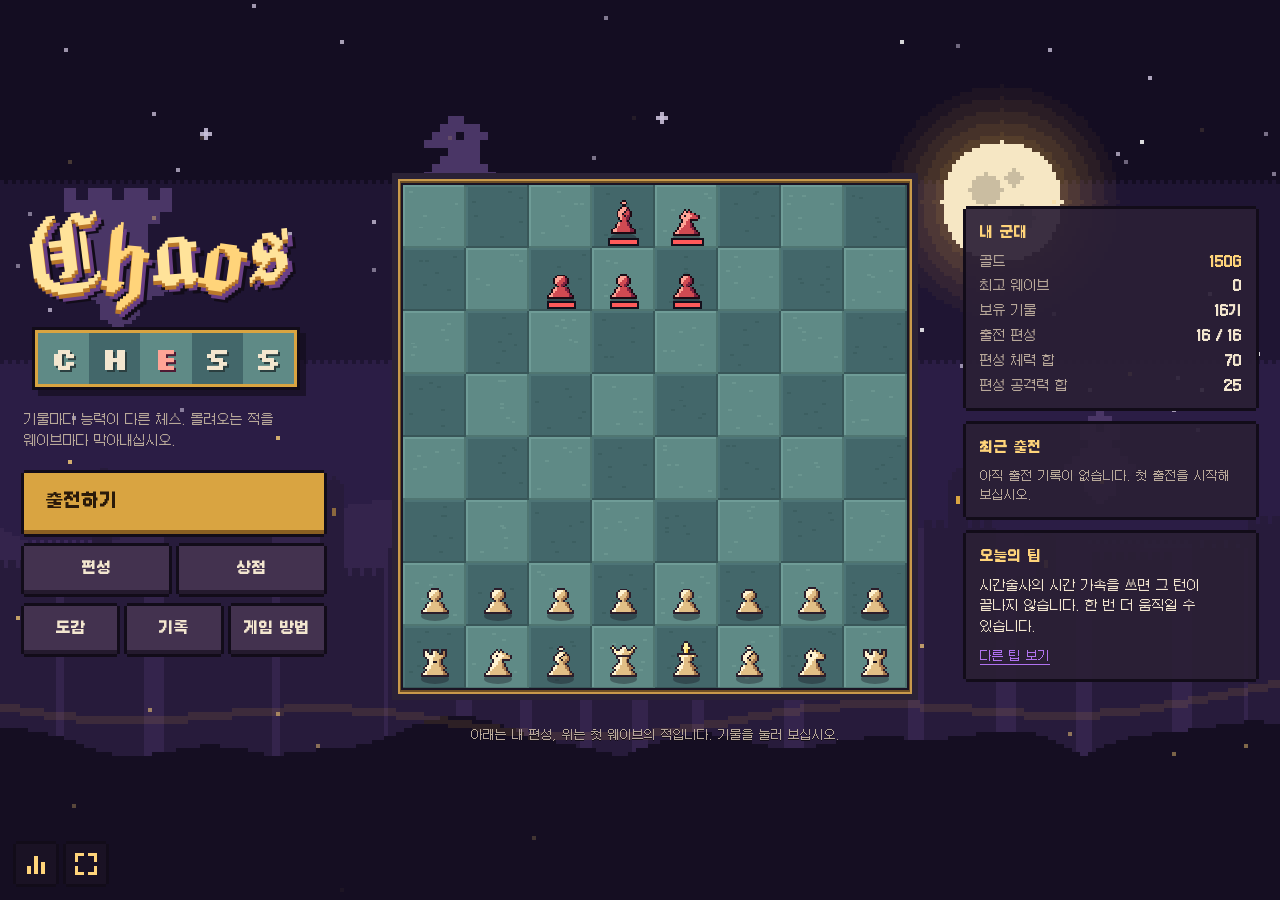
==== commit f05313fb: "게임 안 문구를 합쇼체(~합니다)로 통일 메인·상점·편성·도감·기록·게임 방법·전투 화면의 안내, 토스트, 배너, 기물 설명과 도감 이야기, 오늘의 팁을 모두 존댓말(합쇼체)로 변" ====
--- a/index.html
+++ b/index.html
@@ -4,7 +4,7 @@
   <meta charset="utf-8">
   <meta name="viewport" content="width=device-width, initial-scale=1, viewport-fit=cover">
   <title>Chaos Chess</title>
-  <link rel="stylesheet" href="css/style.css?v=20261115160715">
+  <link rel="stylesheet" href="css/style.css?v=20261115225008">
 </head>
 <body>
   <div id="app">
@@ -15,7 +15,7 @@
           <span class="logo-chaos" aria-hidden="true"><span style="--r:-7deg;--y:-4px;--d:0.00s">C</span><span style="--r:5deg;--y:6px;--d:0.07s">h</span><span style="--r:-4deg;--y:-2px;--d:0.14s">a</span><span style="--r:8deg;--y:5px;--d:0.21s">o</span><span style="--r:-6deg;--y:-6px;--d:0.28s">s</span></span>
           <span class="logo-chess" aria-hidden="true"><i style="--d:0.45s">C</i><i style="--d:0.51s">H</i><i style="--d:0.57s">E</i><i style="--d:0.63s">S</i><i style="--d:0.69s">S</i></span>
         </h1>
-        <p class="tagline">기물마다 능력이 다른 체스. 몰려오는 적을 웨이브마다 막아내세요.</p>
+        <p class="tagline">기물마다 능력이 다른 체스. 몰려오는 적을 웨이브마다 막아내십시오.</p>
         <nav class="menu">
           <button class="btn btn-main" data-go="battle">출전하기</button>
           <div class="menu-row">
@@ -32,7 +32,7 @@
       </div>
       <div class="home-center">
         <div class="board-host" id="home-board"></div>
-        <p class="caption">아래는 내 편성, 위는 첫 웨이브의 적이에요. 기물을 눌러 보세요.</p>
+        <p class="caption">아래는 내 편성, 위는 첫 웨이브의 적입니다. 기물을 눌러 보십시오.</p>
       </div>
       <aside class="home-right">
         <div class="panel">
@@ -69,7 +69,7 @@
         <h2>편성</h2>
         <div class="gold-pill"><span class="coin"></span><b id="form-gold">0</b></div>
       </header>
-      <p class="sub">위가 앞줄, 아래가 뒷줄이에요. 기물을 고른 뒤 칸을 누르면 배치돼요. 배치된 기물끼리는 자리가 바뀌어요.</p>
+      <p class="sub">위가 앞줄, 아래가 뒷줄입니다. 기물을 고른 뒤 칸을 누르면 배치됩니다. 배치된 기물끼리는 자리가 바뀝니다.</p>
       <div class="form-layout">
         <div class="form-main">
           <div class="form-board" id="form-board"></div>
@@ -155,7 +155,7 @@
           <div class="banner" id="banner" hidden></div>
         </div>
         <aside class="side">
-          <div class="unit-card" id="unit-card"><p class="muted">기물을 누르면 정보가 나와요.</p></div>
+          <div class="unit-card" id="unit-card"><p class="muted">기물을 누르면 정보가 나옵니다.</p></div>
           <div class="side-actions">
             <button class="btn btn-main" id="btn-next-wave" hidden>다음 웨이브 시작</button>
             <button class="btn btn-small" id="btn-pass">턴 넘기기</button>
@@ -185,43 +185,43 @@
   <script type="importmap" id="versions">
 {
   "imports": {
-    "./js/audio.js": "./js/audio.js?v=20261115160715",
-    "./js/data/pieces.js": "./js/data/pieces.js?v=20261115160715",
-    "./js/data/waves.js": "./js/data/waves.js?v=20261115160715",
-    "./js/fullscreen.js": "./js/fullscreen.js?v=20261115160715",
-    "./js/fx/effects.js": "./js/fx/effects.js?v=20261115160715",
-    "./js/game/ai.js": "./js/game/ai.js?v=20261115160715",
-    "./js/game/battle.js": "./js/game/battle.js?v=20261115160715",
-    "./js/main.js": "./js/main.js?v=20261115160715",
-    "./js/render/anim.js": "./js/render/anim.js?v=20261115160715",
-    "./js/render/backdrop.js": "./js/render/backdrop.js?v=20261115160715",
-    "./js/render/board-view.js": "./js/render/board-view.js?v=20261115160715",
-    "./js/render/sprites.js": "./js/render/sprites.js?v=20261115160715",
-    "./js/save.js": "./js/save.js?v=20261115160715",
-    "./js/ui/battle.js": "./js/ui/battle.js?v=20261115160715",
-    "./js/ui/common.js": "./js/ui/common.js?v=20261115160715",
-    "./js/ui/formation.js": "./js/ui/formation.js?v=20261115160715",
-    "./js/ui/pages.js": "./js/ui/pages.js?v=20261115160715",
-    "./js/ui/shop.js": "./js/ui/shop.js?v=20261115160715",
-    "./js/ui/transition.js": "./js/ui/transition.js?v=20261115160715",
-    "./lib/pixelfx/core/act.js": "./lib/pixelfx/core/act.js?v=20261115160715",
-    "./lib/pixelfx/core/actor.js": "./lib/pixelfx/core/actor.js?v=20261115160715",
-    "./lib/pixelfx/core/chain.js": "./lib/pixelfx/core/chain.js?v=20261115160715",
-    "./lib/pixelfx/core/color.js": "./lib/pixelfx/core/color.js?v=20261115160715",
-    "./lib/pixelfx/core/font.js": "./lib/pixelfx/core/font.js?v=20261115160715",
-    "./lib/pixelfx/core/fx.js": "./lib/pixelfx/core/fx.js?v=20261115160715",
-    "./lib/pixelfx/core/index.js": "./lib/pixelfx/core/index.js?v=20261115160715",
-    "./lib/pixelfx/core/math.js": "./lib/pixelfx/core/math.js?v=20261115160715",
-    "./lib/pixelfx/core/painter.js": "./lib/pixelfx/core/painter.js?v=20261115160715",
-    "./lib/pixelfx/core/particles.js": "./lib/pixelfx/core/particles.js?v=20261115160715",
-    "./lib/pixelfx/core/poses.js": "./lib/pixelfx/core/poses.js?v=20261115160715",
-    "./lib/pixelfx/core/rig.js": "./lib/pixelfx/core/rig.js?v=20261115160715",
-    "./lib/pixelfx/core/scene.js": "./lib/pixelfx/core/scene.js?v=20261115160715",
-    "./lib/pixelfx/core/shapes.js": "./lib/pixelfx/core/shapes.js?v=20261115160715",
-    "./lib/pixelfx/core/sim.js": "./lib/pixelfx/core/sim.js?v=20261115160715"
+    "./js/audio.js": "./js/audio.js?v=20261115225008",
+    "./js/data/pieces.js": "./js/data/pieces.js?v=20261115225008",
+    "./js/data/waves.js": "./js/data/waves.js?v=20261115225008",
+    "./js/fullscreen.js": "./js/fullscreen.js?v=20261115225008",
+    "./js/fx/effects.js": "./js/fx/effects.js?v=20261115225008",
+    "./js/game/ai.js": "./js/game/ai.js?v=20261115225008",
+    "./js/game/battle.js": "./js/game/battle.js?v=20261115225008",
+    "./js/main.js": "./js/main.js?v=20261115225008",
+    "./js/render/anim.js": "./js/render/anim.js?v=20261115225008",
+    "./js/render/backdrop.js": "./js/render/backdrop.js?v=20261115225008",
+    "./js/render/board-view.js": "./js/render/board-view.js?v=20261115225008",
+    "./js/render/sprites.js": "./js/render/sprites.js?v=20261115225008",
+    "./js/save.js": "./js/save.js?v=20261115225008",
+    "./js/ui/battle.js": "./js/ui/battle.js?v=20261115225008",
+    "./js/ui/common.js": "./js/ui/common.js?v=20261115225008",
+    "./js/ui/formation.js": "./js/ui/formation.js?v=20261115225008",
+    "./js/ui/pages.js": "./js/ui/pages.js?v=20261115225008",
+    "./js/ui/shop.js": "./js/ui/shop.js?v=20261115225008",
+    "./js/ui/transition.js": "./js/ui/transition.js?v=20261115225008",
+    "./lib/pixelfx/core/act.js": "./lib/pixelfx/core/act.js?v=20261115225008",
+    "./lib/pixelfx/core/actor.js": "./lib/pixelfx/core/actor.js?v=20261115225008",
+    "./lib/pixelfx/core/chain.js": "./lib/pixelfx/core/chain.js?v=20261115225008",
+    "./lib/pixelfx/core/color.js": "./lib/pixelfx/core/color.js?v=20261115225008",
+    "./lib/pixelfx/core/font.js": "./lib/pixelfx/core/font.js?v=20261115225008",
+    "./lib/pixelfx/core/fx.js": "./lib/pixelfx/core/fx.js?v=20261115225008",
+    "./lib/pixelfx/core/index.js": "./lib/pixelfx/core/index.js?v=20261115225008",
+    "./lib/pixelfx/core/math.js": "./lib/pixelfx/core/math.js?v=20261115225008",
+    "./lib/pixelfx/core/painter.js": "./lib/pixelfx/core/painter.js?v=20261115225008",
+    "./lib/pixelfx/core/particles.js": "./lib/pixelfx/core/particles.js?v=20261115225008",
+    "./lib/pixelfx/core/poses.js": "./lib/pixelfx/core/poses.js?v=20261115225008",
+    "./lib/pixelfx/core/rig.js": "./lib/pixelfx/core/rig.js?v=20261115225008",
+    "./lib/pixelfx/core/scene.js": "./lib/pixelfx/core/scene.js?v=20261115225008",
+    "./lib/pixelfx/core/shapes.js": "./lib/pixelfx/core/shapes.js?v=20261115225008",
+    "./lib/pixelfx/core/sim.js": "./lib/pixelfx/core/sim.js?v=20261115225008"
   }
 }
 </script>
-  <script type="module" src="js/main.js?v=20261115160715"></script>
+  <script type="module" src="js/main.js?v=20261115225008"></script>
 </body>
 </html>
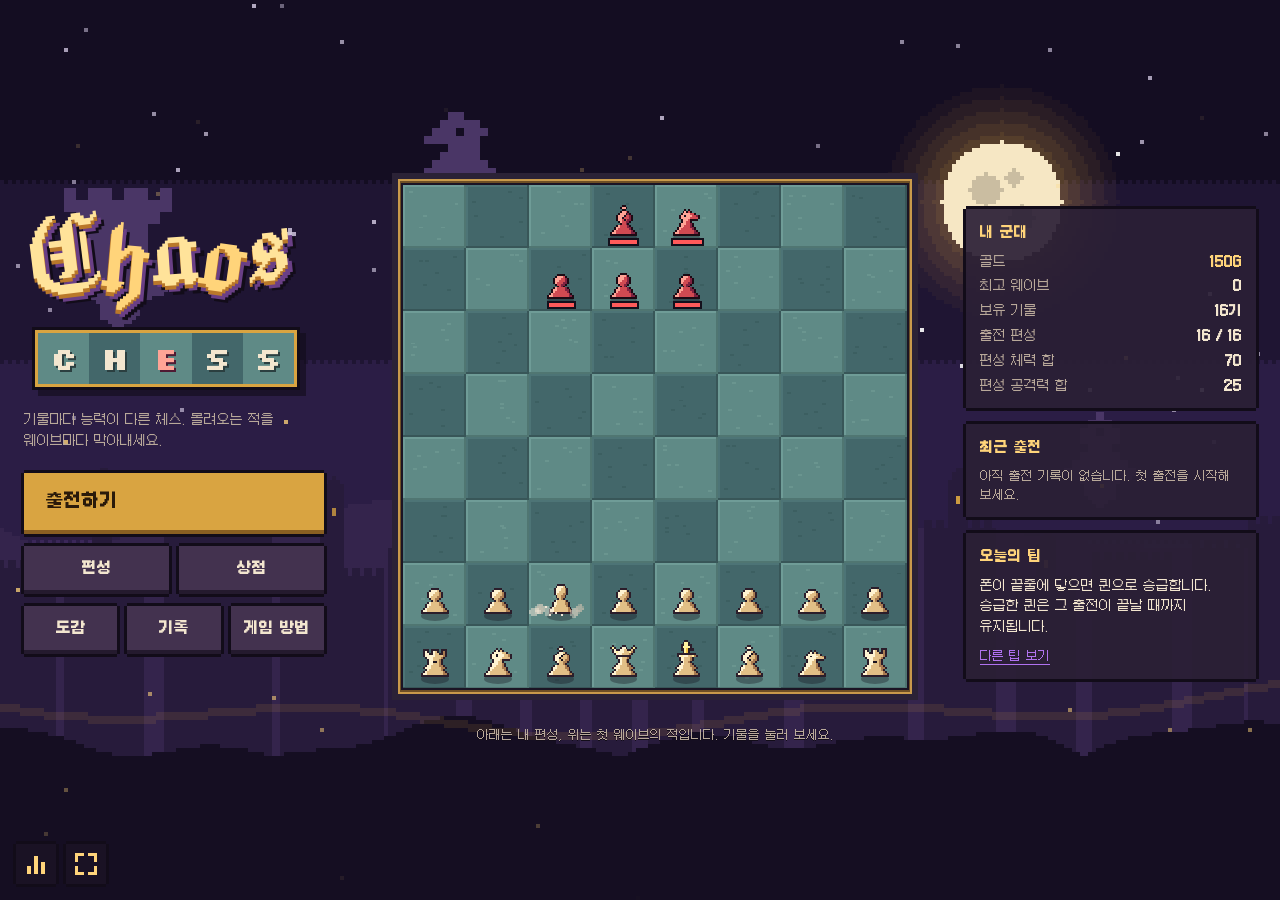
==== commit 82432bd4: "안내 문구의 ~십시오를 ~세요로 변경 Co-Authored-By: Claude Opus 5.5 <noreply@anthropic.com> Claude-Session: https:/" ====
--- a/index.html
+++ b/index.html
@@ -4,7 +4,7 @@
   <meta charset="utf-8">
   <meta name="viewport" content="width=device-width, initial-scale=1, viewport-fit=cover">
   <title>Chaos Chess</title>
-  <link rel="stylesheet" href="css/style.css?v=20261115225008">
+  <link rel="stylesheet" href="css/style.css?v=20261115230921">
 </head>
 <body>
   <div id="app">
@@ -15,7 +15,7 @@
           <span class="logo-chaos" aria-hidden="true"><span style="--r:-7deg;--y:-4px;--d:0.00s">C</span><span style="--r:5deg;--y:6px;--d:0.07s">h</span><span style="--r:-4deg;--y:-2px;--d:0.14s">a</span><span style="--r:8deg;--y:5px;--d:0.21s">o</span><span style="--r:-6deg;--y:-6px;--d:0.28s">s</span></span>
           <span class="logo-chess" aria-hidden="true"><i style="--d:0.45s">C</i><i style="--d:0.51s">H</i><i style="--d:0.57s">E</i><i style="--d:0.63s">S</i><i style="--d:0.69s">S</i></span>
         </h1>
-        <p class="tagline">기물마다 능력이 다른 체스. 몰려오는 적을 웨이브마다 막아내십시오.</p>
+        <p class="tagline">기물마다 능력이 다른 체스. 몰려오는 적을 웨이브마다 막아내세요.</p>
         <nav class="menu">
           <button class="btn btn-main" data-go="battle">출전하기</button>
           <div class="menu-row">
@@ -32,7 +32,7 @@
       </div>
       <div class="home-center">
         <div class="board-host" id="home-board"></div>
-        <p class="caption">아래는 내 편성, 위는 첫 웨이브의 적입니다. 기물을 눌러 보십시오.</p>
+        <p class="caption">아래는 내 편성, 위는 첫 웨이브의 적입니다. 기물을 눌러 보세요.</p>
       </div>
       <aside class="home-right">
         <div class="panel">
@@ -185,43 +185,43 @@
   <script type="importmap" id="versions">
 {
   "imports": {
-    "./js/audio.js": "./js/audio.js?v=20261115225008",
-    "./js/data/pieces.js": "./js/data/pieces.js?v=20261115225008",
-    "./js/data/waves.js": "./js/data/waves.js?v=20261115225008",
-    "./js/fullscreen.js": "./js/fullscreen.js?v=20261115225008",
-    "./js/fx/effects.js": "./js/fx/effects.js?v=20261115225008",
-    "./js/game/ai.js": "./js/game/ai.js?v=20261115225008",
-    "./js/game/battle.js": "./js/game/battle.js?v=20261115225008",
-    "./js/main.js": "./js/main.js?v=20261115225008",
-    "./js/render/anim.js": "./js/render/anim.js?v=20261115225008",
-    "./js/render/backdrop.js": "./js/render/backdrop.js?v=20261115225008",
-    "./js/render/board-view.js": "./js/render/board-view.js?v=20261115225008",
-    "./js/render/sprites.js": "./js/render/sprites.js?v=20261115225008",
-    "./js/save.js": "./js/save.js?v=20261115225008",
-    "./js/ui/battle.js": "./js/ui/battle.js?v=20261115225008",
-    "./js/ui/common.js": "./js/ui/common.js?v=20261115225008",
-    "./js/ui/formation.js": "./js/ui/formation.js?v=20261115225008",
-    "./js/ui/pages.js": "./js/ui/pages.js?v=20261115225008",
-    "./js/ui/shop.js": "./js/ui/shop.js?v=20261115225008",
-    "./js/ui/transition.js": "./js/ui/transition.js?v=20261115225008",
-    "./lib/pixelfx/core/act.js": "./lib/pixelfx/core/act.js?v=20261115225008",
-    "./lib/pixelfx/core/actor.js": "./lib/pixelfx/core/actor.js?v=20261115225008",
-    "./lib/pixelfx/core/chain.js": "./lib/pixelfx/core/chain.js?v=20261115225008",
-    "./lib/pixelfx/core/color.js": "./lib/pixelfx/core/color.js?v=20261115225008",
-    "./lib/pixelfx/core/font.js": "./lib/pixelfx/core/font.js?v=20261115225008",
-    "./lib/pixelfx/core/fx.js": "./lib/pixelfx/core/fx.js?v=20261115225008",
-    "./lib/pixelfx/core/index.js": "./lib/pixelfx/core/index.js?v=20261115225008",
-    "./lib/pixelfx/core/math.js": "./lib/pixelfx/core/math.js?v=20261115225008",
-    "./lib/pixelfx/core/painter.js": "./lib/pixelfx/core/painter.js?v=20261115225008",
-    "./lib/pixelfx/core/particles.js": "./lib/pixelfx/core/particles.js?v=20261115225008",
-    "./lib/pixelfx/core/poses.js": "./lib/pixelfx/core/poses.js?v=20261115225008",
-    "./lib/pixelfx/core/rig.js": "./lib/pixelfx/core/rig.js?v=20261115225008",
-    "./lib/pixelfx/core/scene.js": "./lib/pixelfx/core/scene.js?v=20261115225008",
-    "./lib/pixelfx/core/shapes.js": "./lib/pixelfx/core/shapes.js?v=20261115225008",
-    "./lib/pixelfx/core/sim.js": "./lib/pixelfx/core/sim.js?v=20261115225008"
+    "./js/audio.js": "./js/audio.js?v=20261115230921",
+    "./js/data/pieces.js": "./js/data/pieces.js?v=20261115230921",
+    "./js/data/waves.js": "./js/data/waves.js?v=20261115230921",
+    "./js/fullscreen.js": "./js/fullscreen.js?v=20261115230921",
+    "./js/fx/effects.js": "./js/fx/effects.js?v=20261115230921",
+    "./js/game/ai.js": "./js/game/ai.js?v=20261115230921",
+    "./js/game/battle.js": "./js/game/battle.js?v=20261115230921",
+    "./js/main.js": "./js/main.js?v=20261115230921",
+    "./js/render/anim.js": "./js/render/anim.js?v=20261115230921",
+    "./js/render/backdrop.js": "./js/render/backdrop.js?v=20261115230921",
+    "./js/render/board-view.js": "./js/render/board-view.js?v=20261115230921",
+    "./js/render/sprites.js": "./js/render/sprites.js?v=20261115230921",
+    "./js/save.js": "./js/save.js?v=20261115230921",
+    "./js/ui/battle.js": "./js/ui/battle.js?v=20261115230921",
+    "./js/ui/common.js": "./js/ui/common.js?v=20261115230921",
+    "./js/ui/formation.js": "./js/ui/formation.js?v=20261115230921",
+    "./js/ui/pages.js": "./js/ui/pages.js?v=20261115230921",
+    "./js/ui/shop.js": "./js/ui/shop.js?v=20261115230921",
+    "./js/ui/transition.js": "./js/ui/transition.js?v=20261115230921",
+    "./lib/pixelfx/core/act.js": "./lib/pixelfx/core/act.js?v=20261115230921",
+    "./lib/pixelfx/core/actor.js": "./lib/pixelfx/core/actor.js?v=20261115230921",
+    "./lib/pixelfx/core/chain.js": "./lib/pixelfx/core/chain.js?v=20261115230921",
+    "./lib/pixelfx/core/color.js": "./lib/pixelfx/core/color.js?v=20261115230921",
+    "./lib/pixelfx/core/font.js": "./lib/pixelfx/core/font.js?v=20261115230921",
+    "./lib/pixelfx/core/fx.js": "./lib/pixelfx/core/fx.js?v=20261115230921",
+    "./lib/pixelfx/core/index.js": "./lib/pixelfx/core/index.js?v=20261115230921",
+    "./lib/pixelfx/core/math.js": "./lib/pixelfx/core/math.js?v=20261115230921",
+    "./lib/pixelfx/core/painter.js": "./lib/pixelfx/core/painter.js?v=20261115230921",
+    "./lib/pixelfx/core/particles.js": "./lib/pixelfx/core/particles.js?v=20261115230921",
+    "./lib/pixelfx/core/poses.js": "./lib/pixelfx/core/poses.js?v=20261115230921",
+    "./lib/pixelfx/core/rig.js": "./lib/pixelfx/core/rig.js?v=20261115230921",
+    "./lib/pixelfx/core/scene.js": "./lib/pixelfx/core/scene.js?v=20261115230921",
+    "./lib/pixelfx/core/shapes.js": "./lib/pixelfx/core/shapes.js?v=20261115230921",
+    "./lib/pixelfx/core/sim.js": "./lib/pixelfx/core/sim.js?v=20261115230921"
   }
 }
 </script>
-  <script type="module" src="js/main.js?v=20261115225008"></script>
+  <script type="module" src="js/main.js?v=20261115230921"></script>
 </body>
 </html>
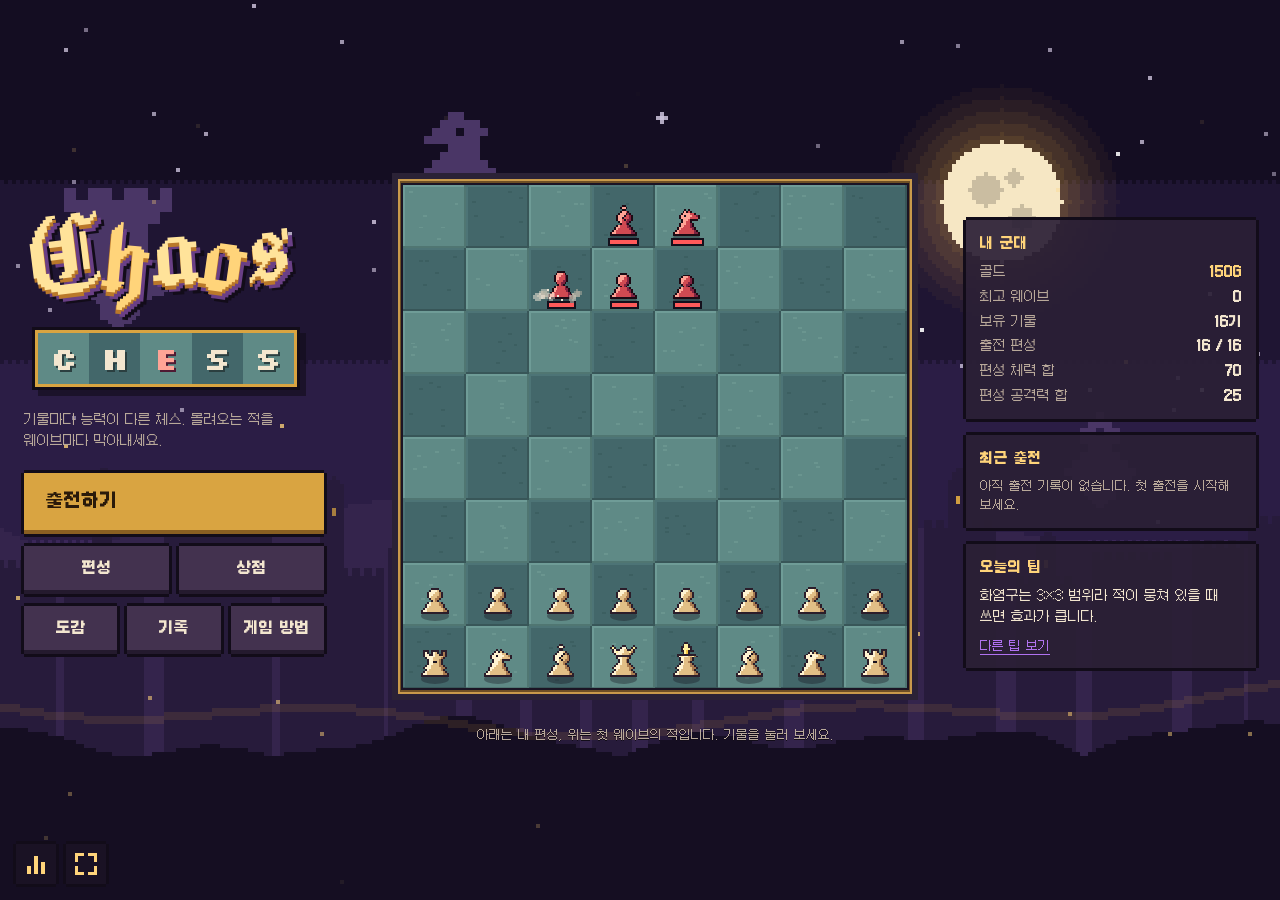
==== commit 5180246b: "기물 레벨업(영구 성장, 최대 Lv3) 추가 - 보유 기물마다 레벨 저장, 편성 화면에서 레벨업 (구매가의 약 1.2배/1.45배) - 레벨마다 체력·공격력 상승과 기물별 Lv2/" ====
--- a/index.html
+++ b/index.html
@@ -4,7 +4,7 @@
   <meta charset="utf-8">
   <meta name="viewport" content="width=device-width, initial-scale=1, viewport-fit=cover">
   <title>Chaos Chess</title>
-  <link rel="stylesheet" href="css/style.css?v=20261115230921">
+  <link rel="stylesheet" href="css/style.css?v=20261116061657">
 </head>
 <body>
   <div id="app">
@@ -185,43 +185,43 @@
   <script type="importmap" id="versions">
 {
   "imports": {
-    "./js/audio.js": "./js/audio.js?v=20261115230921",
-    "./js/data/pieces.js": "./js/data/pieces.js?v=20261115230921",
-    "./js/data/waves.js": "./js/data/waves.js?v=20261115230921",
-    "./js/fullscreen.js": "./js/fullscreen.js?v=20261115230921",
-    "./js/fx/effects.js": "./js/fx/effects.js?v=20261115230921",
-    "./js/game/ai.js": "./js/game/ai.js?v=20261115230921",
-    "./js/game/battle.js": "./js/game/battle.js?v=20261115230921",
-    "./js/main.js": "./js/main.js?v=20261115230921",
-    "./js/render/anim.js": "./js/render/anim.js?v=20261115230921",
-    "./js/render/backdrop.js": "./js/render/backdrop.js?v=20261115230921",
-    "./js/render/board-view.js": "./js/render/board-view.js?v=20261115230921",
-    "./js/render/sprites.js": "./js/render/sprites.js?v=20261115230921",
-    "./js/save.js": "./js/save.js?v=20261115230921",
-    "./js/ui/battle.js": "./js/ui/battle.js?v=20261115230921",
-    "./js/ui/common.js": "./js/ui/common.js?v=20261115230921",
-    "./js/ui/formation.js": "./js/ui/formation.js?v=20261115230921",
-    "./js/ui/pages.js": "./js/ui/pages.js?v=20261115230921",
-    "./js/ui/shop.js": "./js/ui/shop.js?v=20261115230921",
-    "./js/ui/transition.js": "./js/ui/transition.js?v=20261115230921",
-    "./lib/pixelfx/core/act.js": "./lib/pixelfx/core/act.js?v=20261115230921",
-    "./lib/pixelfx/core/actor.js": "./lib/pixelfx/core/actor.js?v=20261115230921",
-    "./lib/pixelfx/core/chain.js": "./lib/pixelfx/core/chain.js?v=20261115230921",
-    "./lib/pixelfx/core/color.js": "./lib/pixelfx/core/color.js?v=20261115230921",
-    "./lib/pixelfx/core/font.js": "./lib/pixelfx/core/font.js?v=20261115230921",
-    "./lib/pixelfx/core/fx.js": "./lib/pixelfx/core/fx.js?v=20261115230921",
-    "./lib/pixelfx/core/index.js": "./lib/pixelfx/core/index.js?v=20261115230921",
-    "./lib/pixelfx/core/math.js": "./lib/pixelfx/core/math.js?v=20261115230921",
-    "./lib/pixelfx/core/painter.js": "./lib/pixelfx/core/painter.js?v=20261115230921",
-    "./lib/pixelfx/core/particles.js": "./lib/pixelfx/core/particles.js?v=20261115230921",
-    "./lib/pixelfx/core/poses.js": "./lib/pixelfx/core/poses.js?v=20261115230921",
-    "./lib/pixelfx/core/rig.js": "./lib/pixelfx/core/rig.js?v=20261115230921",
-    "./lib/pixelfx/core/scene.js": "./lib/pixelfx/core/scene.js?v=20261115230921",
-    "./lib/pixelfx/core/shapes.js": "./lib/pixelfx/core/shapes.js?v=20261115230921",
-    "./lib/pixelfx/core/sim.js": "./lib/pixelfx/core/sim.js?v=20261115230921"
+    "./js/audio.js": "./js/audio.js?v=20261116061657",
+    "./js/data/pieces.js": "./js/data/pieces.js?v=20261116061657",
+    "./js/data/waves.js": "./js/data/waves.js?v=20261116061657",
+    "./js/fullscreen.js": "./js/fullscreen.js?v=20261116061657",
+    "./js/fx/effects.js": "./js/fx/effects.js?v=20261116061657",
+    "./js/game/ai.js": "./js/game/ai.js?v=20261116061657",
+    "./js/game/battle.js": "./js/game/battle.js?v=20261116061657",
+    "./js/main.js": "./js/main.js?v=20261116061657",
+    "./js/render/anim.js": "./js/render/anim.js?v=20261116061657",
+    "./js/render/backdrop.js": "./js/render/backdrop.js?v=20261116061657",
+    "./js/render/board-view.js": "./js/render/board-view.js?v=20261116061657",
+    "./js/render/sprites.js": "./js/render/sprites.js?v=20261116061657",
+    "./js/save.js": "./js/save.js?v=20261116061657",
+    "./js/ui/battle.js": "./js/ui/battle.js?v=20261116061657",
+    "./js/ui/common.js": "./js/ui/common.js?v=20261116061657",
+    "./js/ui/formation.js": "./js/ui/formation.js?v=20261116061657",
+    "./js/ui/pages.js": "./js/ui/pages.js?v=20261116061657",
+    "./js/ui/shop.js": "./js/ui/shop.js?v=20261116061657",
+    "./js/ui/transition.js": "./js/ui/transition.js?v=20261116061657",
+    "./lib/pixelfx/core/act.js": "./lib/pixelfx/core/act.js?v=20261116061657",
+    "./lib/pixelfx/core/actor.js": "./lib/pixelfx/core/actor.js?v=20261116061657",
+    "./lib/pixelfx/core/chain.js": "./lib/pixelfx/core/chain.js?v=20261116061657",
+    "./lib/pixelfx/core/color.js": "./lib/pixelfx/core/color.js?v=20261116061657",
+    "./lib/pixelfx/core/font.js": "./lib/pixelfx/core/font.js?v=20261116061657",
+    "./lib/pixelfx/core/fx.js": "./lib/pixelfx/core/fx.js?v=20261116061657",
+    "./lib/pixelfx/core/index.js": "./lib/pixelfx/core/index.js?v=20261116061657",
+    "./lib/pixelfx/core/math.js": "./lib/pixelfx/core/math.js?v=20261116061657",
+    "./lib/pixelfx/core/painter.js": "./lib/pixelfx/core/painter.js?v=20261116061657",
+    "./lib/pixelfx/core/particles.js": "./lib/pixelfx/core/particles.js?v=20261116061657",
+    "./lib/pixelfx/core/poses.js": "./lib/pixelfx/core/poses.js?v=20261116061657",
+    "./lib/pixelfx/core/rig.js": "./lib/pixelfx/core/rig.js?v=20261116061657",
+    "./lib/pixelfx/core/scene.js": "./lib/pixelfx/core/scene.js?v=20261116061657",
+    "./lib/pixelfx/core/shapes.js": "./lib/pixelfx/core/shapes.js?v=20261116061657",
+    "./lib/pixelfx/core/sim.js": "./lib/pixelfx/core/sim.js?v=20261116061657"
   }
 }
 </script>
-  <script type="module" src="js/main.js?v=20261115230921"></script>
+  <script type="module" src="js/main.js?v=20261116061657"></script>
 </body>
 </html>
--- a/css/style.css
+++ b/css/style.css
@@ -280,6 +280,36 @@
 .action-menu .btn.k-ability:hover { background: #7050a8; }
 .action-menu .btn.k-cancel { background: transparent; border-bottom-color: transparent; color: var(--bone-dim); font-weight: 400; }
 
+/* ── 레벨 ──────────────────────────────────────────────────── */
+.lv { display: inline-block; font-family: "Galmuri9"; font-size: 10px; line-height: 1; padding: 2px 4px; vertical-align: middle; color: #12101a; }
+.lv.lv1 { background: #b9b2a3; }
+.lv.lv2 { background: #6fa8ff; }
+.lv.lv3 { background: linear-gradient(#ffe066, #c8901e); box-shadow: 0 0 6px rgba(255, 212, 90, .6); }
+.slot .lv, .roster-item .lv { position: absolute; top: 3px; right: 3px; }
+.roster-item { position: relative; }
+.lvlist { list-style: none; margin: 10px 0; padding: 0; display: flex; flex-direction: column; gap: 4px; font-size: 12px; }
+.lvlist li { display: grid; grid-template-columns: 34px 1fr; gap: 8px; padding: 5px 8px; background: rgba(255, 255, 255, .04); }
+.lvlist li b { font-family: "Galmuri9"; font-weight: 400; font-size: 11px; color: #12101a; text-align: center; align-self: start; padding: 1px 0; }
+.lvlist li.lv1 b { background: #b9b2a3; }
+.lvlist li.lv2 b { background: #6fa8ff; }
+.lvlist li.lv3 b { background: #ffd45a; }
+.lvlist li em { font-style: normal; color: var(--brass-hi); }
+.lvlist li.locked { opacity: .45; }
+.lvlist li.got.lv2 { box-shadow: inset 2px 0 0 #6fa8ff; }
+.lvlist li.got.lv3 { box-shadow: inset 2px 0 0 #ffd45a; }
+.lv-looks { display: flex; gap: 4px; align-items: flex-end; }
+.lv-looks .look { display: flex; flex-direction: column; align-items: center; gap: 2px; background: var(--teal); padding: 4px 4px 2px; }
+.lv-looks .look span { font-family: "Galmuri9"; font-size: 10px; color: #12101a; }
+.lv-looks .look.next { opacity: .5; filter: saturate(.6); }
+.lv-looks .look.now { outline: 2px solid var(--brass-hi); }
+.lv-looks .look.leveled canvas { animation: lv-pop .7s var(--squish); }
+.lv-looks .look.leveled { animation: lv-glow 1s ease-out; }
+@keyframes lv-pop { 0% { transform: translateY(0) scale(1); } 30% { transform: translateY(-14px) scale(.8, 1.3); } 60% { transform: translateY(0) scale(1.25, .8); } }
+@keyframes lv-glow { 0% { box-shadow: 0 0 0 0 rgba(255, 224, 102, .9); } 100% { box-shadow: 0 0 0 18px rgba(255, 224, 102, 0); } }
+.lvup-btn { margin-top: 6px; }
+.detail-head { flex-wrap: wrap; }
+.detail-head canvas { background: none; padding: 0; }
+
 /* ── 편성 2단 ───────────────────────────────────────────────── */
 .form-layout { display: grid; grid-template-columns: auto minmax(0, 1fr); gap: 28px; align-items: start; }
 .form-main { display: flex; flex-direction: column; gap: 0; }
@@ -313,6 +343,8 @@
 .codex-detail .row { display: flex; gap: 14px; font-family: "Galmuri9"; color: var(--bone-dim); margin-bottom: 10px; flex-wrap: wrap; }
 .codex-detail .row b { color: var(--bone); font-weight: 400; }
 .codex-detail .ability { background: rgba(176, 114, 240, .14); padding: 6px 8px; font-size: 12px; margin-top: 10px; }
+.codex-detail .lvhead { margin: 14px 0 0; font-family: "Galmuri11"; font-size: 13px; color: var(--brass-hi); }
+.unit-card .lvtraits { background: rgba(111, 168, 255, .14); }
 .codex-detail .pattern { display: flex; gap: 12px; align-items: center; font-family: "Galmuri9"; font-size: 11px; color: var(--bone-dim); }
 
 /* ── 기록 ──────────────────────────────────────────────────── */
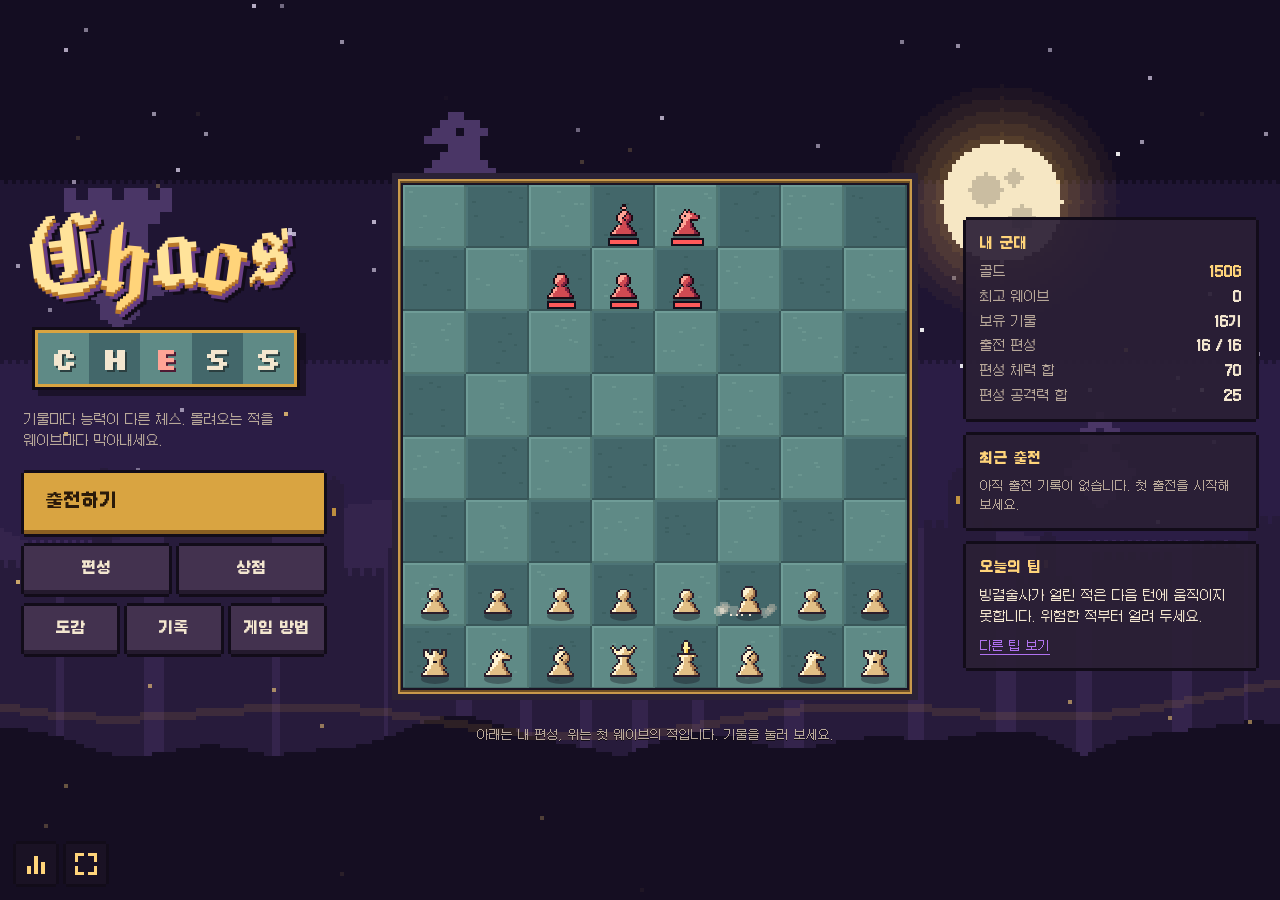
==== commit 06e54828: "레벨업 시 새 액티브 스킬 해금 (Lv2·Lv3 각 1개) - 스킬 15종: 철벽, 돌격, 회오리 베기, 격려, 응급 처치, 밀쳐내기, 화살비, 저격,   냉기 폭발, 독 안개, " ====
--- a/index.html
+++ b/index.html
@@ -4,7 +4,7 @@
   <meta charset="utf-8">
   <meta name="viewport" content="width=device-width, initial-scale=1, viewport-fit=cover">
   <title>Chaos Chess</title>
-  <link rel="stylesheet" href="css/style.css?v=20261116061657">
+  <link rel="stylesheet" href="css/style.css?v=20261116072012">
 </head>
 <body>
   <div id="app">
@@ -185,43 +185,43 @@
   <script type="importmap" id="versions">
 {
   "imports": {
-    "./js/audio.js": "./js/audio.js?v=20261116061657",
-    "./js/data/pieces.js": "./js/data/pieces.js?v=20261116061657",
-    "./js/data/waves.js": "./js/data/waves.js?v=20261116061657",
-    "./js/fullscreen.js": "./js/fullscreen.js?v=20261116061657",
-    "./js/fx/effects.js": "./js/fx/effects.js?v=20261116061657",
-    "./js/game/ai.js": "./js/game/ai.js?v=20261116061657",
-    "./js/game/battle.js": "./js/game/battle.js?v=20261116061657",
-    "./js/main.js": "./js/main.js?v=20261116061657",
-    "./js/render/anim.js": "./js/render/anim.js?v=20261116061657",
-    "./js/render/backdrop.js": "./js/render/backdrop.js?v=20261116061657",
-    "./js/render/board-view.js": "./js/render/board-view.js?v=20261116061657",
-    "./js/render/sprites.js": "./js/render/sprites.js?v=20261116061657",
-    "./js/save.js": "./js/save.js?v=20261116061657",
-    "./js/ui/battle.js": "./js/ui/battle.js?v=20261116061657",
-    "./js/ui/common.js": "./js/ui/common.js?v=20261116061657",
-    "./js/ui/formation.js": "./js/ui/formation.js?v=20261116061657",
-    "./js/ui/pages.js": "./js/ui/pages.js?v=20261116061657",
-    "./js/ui/shop.js": "./js/ui/shop.js?v=20261116061657",
-    "./js/ui/transition.js": "./js/ui/transition.js?v=20261116061657",
-    "./lib/pixelfx/core/act.js": "./lib/pixelfx/core/act.js?v=20261116061657",
-    "./lib/pixelfx/core/actor.js": "./lib/pixelfx/core/actor.js?v=20261116061657",
-    "./lib/pixelfx/core/chain.js": "./lib/pixelfx/core/chain.js?v=20261116061657",
-    "./lib/pixelfx/core/color.js": "./lib/pixelfx/core/color.js?v=20261116061657",
-    "./lib/pixelfx/core/font.js": "./lib/pixelfx/core/font.js?v=20261116061657",
-    "./lib/pixelfx/core/fx.js": "./lib/pixelfx/core/fx.js?v=20261116061657",
-    "./lib/pixelfx/core/index.js": "./lib/pixelfx/core/index.js?v=20261116061657",
-    "./lib/pixelfx/core/math.js": "./lib/pixelfx/core/math.js?v=20261116061657",
-    "./lib/pixelfx/core/painter.js": "./lib/pixelfx/core/painter.js?v=20261116061657",
-    "./lib/pixelfx/core/particles.js": "./lib/pixelfx/core/particles.js?v=20261116061657",
-    "./lib/pixelfx/core/poses.js": "./lib/pixelfx/core/poses.js?v=20261116061657",
-    "./lib/pixelfx/core/rig.js": "./lib/pixelfx/core/rig.js?v=20261116061657",
-    "./lib/pixelfx/core/scene.js": "./lib/pixelfx/core/scene.js?v=20261116061657",
-    "./lib/pixelfx/core/shapes.js": "./lib/pixelfx/core/shapes.js?v=20261116061657",
-    "./lib/pixelfx/core/sim.js": "./lib/pixelfx/core/sim.js?v=20261116061657"
+    "./js/audio.js": "./js/audio.js?v=20261116072012",
+    "./js/data/pieces.js": "./js/data/pieces.js?v=20261116072012",
+    "./js/data/waves.js": "./js/data/waves.js?v=20261116072012",
+    "./js/fullscreen.js": "./js/fullscreen.js?v=20261116072012",
+    "./js/fx/effects.js": "./js/fx/effects.js?v=20261116072012",
+    "./js/game/ai.js": "./js/game/ai.js?v=20261116072012",
+    "./js/game/battle.js": "./js/game/battle.js?v=20261116072012",
+    "./js/main.js": "./js/main.js?v=20261116072012",
+    "./js/render/anim.js": "./js/render/anim.js?v=20261116072012",
+    "./js/render/backdrop.js": "./js/render/backdrop.js?v=20261116072012",
+    "./js/render/board-view.js": "./js/render/board-view.js?v=20261116072012",
+    "./js/render/sprites.js": "./js/render/sprites.js?v=20261116072012",
+    "./js/save.js": "./js/save.js?v=20261116072012",
+    "./js/ui/battle.js": "./js/ui/battle.js?v=20261116072012",
+    "./js/ui/common.js": "./js/ui/common.js?v=20261116072012",
+    "./js/ui/formation.js": "./js/ui/formation.js?v=20261116072012",
+    "./js/ui/pages.js": "./js/ui/pages.js?v=20261116072012",
+    "./js/ui/shop.js": "./js/ui/shop.js?v=20261116072012",
+    "./js/ui/transition.js": "./js/ui/transition.js?v=20261116072012",
+    "./lib/pixelfx/core/act.js": "./lib/pixelfx/core/act.js?v=20261116072012",
+    "./lib/pixelfx/core/actor.js": "./lib/pixelfx/core/actor.js?v=20261116072012",
+    "./lib/pixelfx/core/chain.js": "./lib/pixelfx/core/chain.js?v=20261116072012",
+    "./lib/pixelfx/core/color.js": "./lib/pixelfx/core/color.js?v=20261116072012",
+    "./lib/pixelfx/core/font.js": "./lib/pixelfx/core/font.js?v=20261116072012",
+    "./lib/pixelfx/core/fx.js": "./lib/pixelfx/core/fx.js?v=20261116072012",
+    "./lib/pixelfx/core/index.js": "./lib/pixelfx/core/index.js?v=20261116072012",
+    "./lib/pixelfx/core/math.js": "./lib/pixelfx/core/math.js?v=20261116072012",
+    "./lib/pixelfx/core/painter.js": "./lib/pixelfx/core/painter.js?v=20261116072012",
+    "./lib/pixelfx/core/particles.js": "./lib/pixelfx/core/particles.js?v=20261116072012",
+    "./lib/pixelfx/core/poses.js": "./lib/pixelfx/core/poses.js?v=20261116072012",
+    "./lib/pixelfx/core/rig.js": "./lib/pixelfx/core/rig.js?v=20261116072012",
+    "./lib/pixelfx/core/scene.js": "./lib/pixelfx/core/scene.js?v=20261116072012",
+    "./lib/pixelfx/core/shapes.js": "./lib/pixelfx/core/shapes.js?v=20261116072012",
+    "./lib/pixelfx/core/sim.js": "./lib/pixelfx/core/sim.js?v=20261116072012"
   }
 }
 </script>
-  <script type="module" src="js/main.js?v=20261116061657"></script>
+  <script type="module" src="js/main.js?v=20261116072012"></script>
 </body>
 </html>
--- a/css/style.css
+++ b/css/style.css
@@ -294,6 +294,9 @@
 .lvlist li.lv2 b { background: #6fa8ff; }
 .lvlist li.lv3 b { background: #ffd45a; }
 .lvlist li em { font-style: normal; color: var(--brass-hi); }
+.lvlist .skill i { font-style: normal; font-family: "Galmuri9"; font-size: 10px; background: #b072f0; color: #12101a; padding: 1px 4px; }
+.lvlist .skill em { color: #e2c8ff; }
+.unit-card .ab.cooling { opacity: .55; }
 .lvlist li.locked { opacity: .45; }
 .lvlist li.got.lv2 { box-shadow: inset 2px 0 0 #6fa8ff; }
 .lvlist li.got.lv3 { box-shadow: inset 2px 0 0 #ffd45a; }
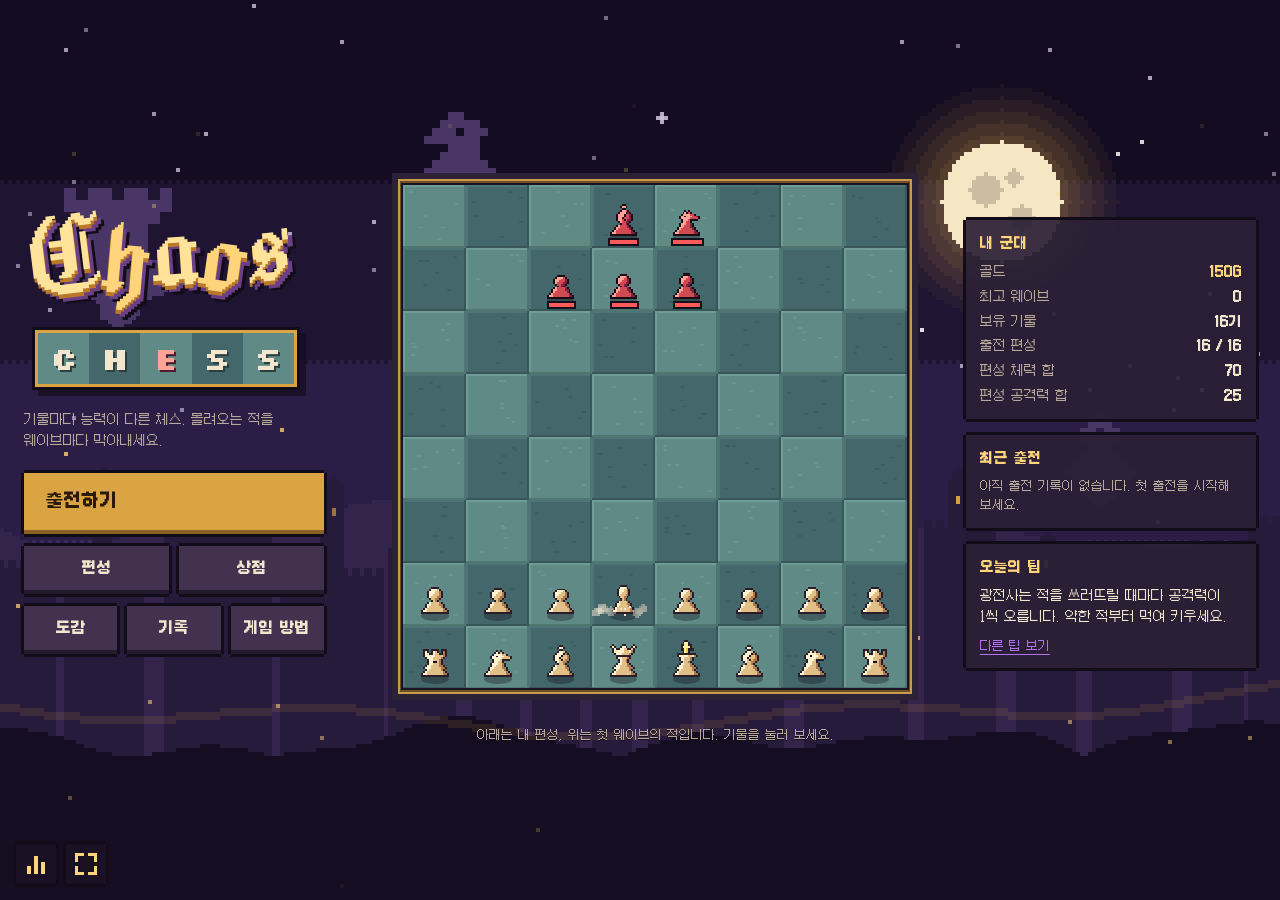
==== commit be893b86: "썸네일 GIF 추가 (1280×720, 25fps, 반복 재생) - dev/thumbnail.html: 실제 엔진으로 돌격·지옥불·연쇄 번개·화염구·운석·낙뢰를 연출하고   체스판" ====
--- a/index.html
+++ b/index.html
@@ -4,7 +4,7 @@
   <meta charset="utf-8">
   <meta name="viewport" content="width=device-width, initial-scale=1, viewport-fit=cover">
   <title>Chaos Chess</title>
-  <link rel="stylesheet" href="css/style.css?v=20261116072012">
+  <link rel="stylesheet" href="css/style.css?v=20261120034737">
 </head>
 <body>
   <div id="app">
@@ -185,43 +185,43 @@
   <script type="importmap" id="versions">
 {
   "imports": {
-    "./js/audio.js": "./js/audio.js?v=20261116072012",
-    "./js/data/pieces.js": "./js/data/pieces.js?v=20261116072012",
-    "./js/data/waves.js": "./js/data/waves.js?v=20261116072012",
-    "./js/fullscreen.js": "./js/fullscreen.js?v=20261116072012",
-    "./js/fx/effects.js": "./js/fx/effects.js?v=20261116072012",
-    "./js/game/ai.js": "./js/game/ai.js?v=20261116072012",
-    "./js/game/battle.js": "./js/game/battle.js?v=20261116072012",
-    "./js/main.js": "./js/main.js?v=20261116072012",
-    "./js/render/anim.js": "./js/render/anim.js?v=20261116072012",
-    "./js/render/backdrop.js": "./js/render/backdrop.js?v=20261116072012",
-    "./js/render/board-view.js": "./js/render/board-view.js?v=20261116072012",
-    "./js/render/sprites.js": "./js/render/sprites.js?v=20261116072012",
-    "./js/save.js": "./js/save.js?v=20261116072012",
-    "./js/ui/battle.js": "./js/ui/battle.js?v=20261116072012",
-    "./js/ui/common.js": "./js/ui/common.js?v=20261116072012",
-    "./js/ui/formation.js": "./js/ui/formation.js?v=20261116072012",
-    "./js/ui/pages.js": "./js/ui/pages.js?v=20261116072012",
-    "./js/ui/shop.js": "./js/ui/shop.js?v=20261116072012",
-    "./js/ui/transition.js": "./js/ui/transition.js?v=20261116072012",
-    "./lib/pixelfx/core/act.js": "./lib/pixelfx/core/act.js?v=20261116072012",
-    "./lib/pixelfx/core/actor.js": "./lib/pixelfx/core/actor.js?v=20261116072012",
-    "./lib/pixelfx/core/chain.js": "./lib/pixelfx/core/chain.js?v=20261116072012",
-    "./lib/pixelfx/core/color.js": "./lib/pixelfx/core/color.js?v=20261116072012",
-    "./lib/pixelfx/core/font.js": "./lib/pixelfx/core/font.js?v=20261116072012",
-    "./lib/pixelfx/core/fx.js": "./lib/pixelfx/core/fx.js?v=20261116072012",
-    "./lib/pixelfx/core/index.js": "./lib/pixelfx/core/index.js?v=20261116072012",
-    "./lib/pixelfx/core/math.js": "./lib/pixelfx/core/math.js?v=20261116072012",
-    "./lib/pixelfx/core/painter.js": "./lib/pixelfx/core/painter.js?v=20261116072012",
-    "./lib/pixelfx/core/particles.js": "./lib/pixelfx/core/particles.js?v=20261116072012",
-    "./lib/pixelfx/core/poses.js": "./lib/pixelfx/core/poses.js?v=20261116072012",
-    "./lib/pixelfx/core/rig.js": "./lib/pixelfx/core/rig.js?v=20261116072012",
-    "./lib/pixelfx/core/scene.js": "./lib/pixelfx/core/scene.js?v=20261116072012",
-    "./lib/pixelfx/core/shapes.js": "./lib/pixelfx/core/shapes.js?v=20261116072012",
-    "./lib/pixelfx/core/sim.js": "./lib/pixelfx/core/sim.js?v=20261116072012"
+    "./js/audio.js": "./js/audio.js?v=20261120034737",
+    "./js/data/pieces.js": "./js/data/pieces.js?v=20261120034737",
+    "./js/data/waves.js": "./js/data/waves.js?v=20261120034737",
+    "./js/fullscreen.js": "./js/fullscreen.js?v=20261120034737",
+    "./js/fx/effects.js": "./js/fx/effects.js?v=20261120034737",
+    "./js/game/ai.js": "./js/game/ai.js?v=20261120034737",
+    "./js/game/battle.js": "./js/game/battle.js?v=20261120034737",
+    "./js/main.js": "./js/main.js?v=20261120034737",
+    "./js/render/anim.js": "./js/render/anim.js?v=20261120034737",
+    "./js/render/backdrop.js": "./js/render/backdrop.js?v=20261120034737",
+    "./js/render/board-view.js": "./js/render/board-view.js?v=20261120034737",
+    "./js/render/sprites.js": "./js/render/sprites.js?v=20261120034737",
+    "./js/save.js": "./js/save.js?v=20261120034737",
+    "./js/ui/battle.js": "./js/ui/battle.js?v=20261120034737",
+    "./js/ui/common.js": "./js/ui/common.js?v=20261120034737",
+    "./js/ui/formation.js": "./js/ui/formation.js?v=20261120034737",
+    "./js/ui/pages.js": "./js/ui/pages.js?v=20261120034737",
+    "./js/ui/shop.js": "./js/ui/shop.js?v=20261120034737",
+    "./js/ui/transition.js": "./js/ui/transition.js?v=20261120034737",
+    "./lib/pixelfx/core/act.js": "./lib/pixelfx/core/act.js?v=20261120034737",
+    "./lib/pixelfx/core/actor.js": "./lib/pixelfx/core/actor.js?v=20261120034737",
+    "./lib/pixelfx/core/chain.js": "./lib/pixelfx/core/chain.js?v=20261120034737",
+    "./lib/pixelfx/core/color.js": "./lib/pixelfx/core/color.js?v=20261120034737",
+    "./lib/pixelfx/core/font.js": "./lib/pixelfx/core/font.js?v=20261120034737",
+    "./lib/pixelfx/core/fx.js": "./lib/pixelfx/core/fx.js?v=20261120034737",
+    "./lib/pixelfx/core/index.js": "./lib/pixelfx/core/index.js?v=20261120034737",
+    "./lib/pixelfx/core/math.js": "./lib/pixelfx/core/math.js?v=20261120034737",
+    "./lib/pixelfx/core/painter.js": "./lib/pixelfx/core/painter.js?v=20261120034737",
+    "./lib/pixelfx/core/particles.js": "./lib/pixelfx/core/particles.js?v=20261120034737",
+    "./lib/pixelfx/core/poses.js": "./lib/pixelfx/core/poses.js?v=20261120034737",
+    "./lib/pixelfx/core/rig.js": "./lib/pixelfx/core/rig.js?v=20261120034737",
+    "./lib/pixelfx/core/scene.js": "./lib/pixelfx/core/scene.js?v=20261120034737",
+    "./lib/pixelfx/core/shapes.js": "./lib/pixelfx/core/shapes.js?v=20261120034737",
+    "./lib/pixelfx/core/sim.js": "./lib/pixelfx/core/sim.js?v=20261120034737"
   }
 }
 </script>
-  <script type="module" src="js/main.js?v=20261116072012"></script>
+  <script type="module" src="js/main.js?v=20261120034737"></script>
 </body>
 </html>
